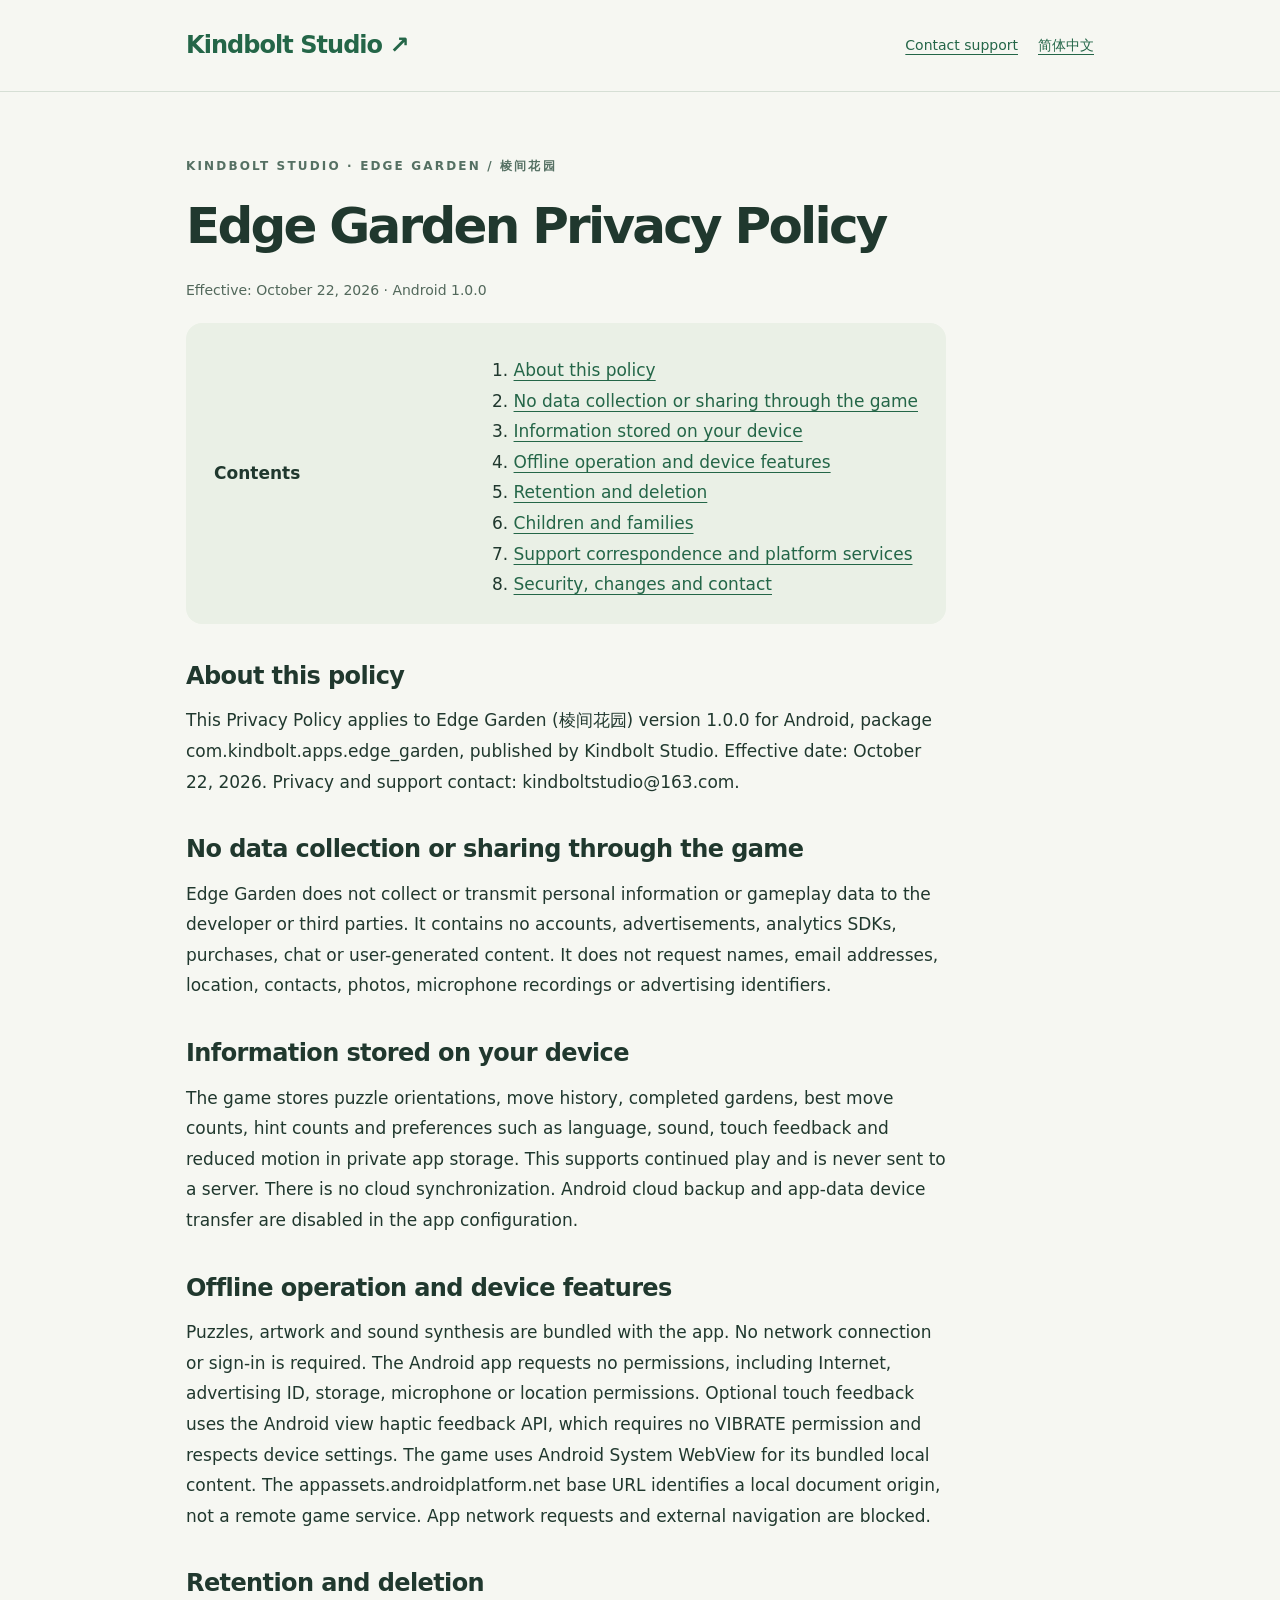
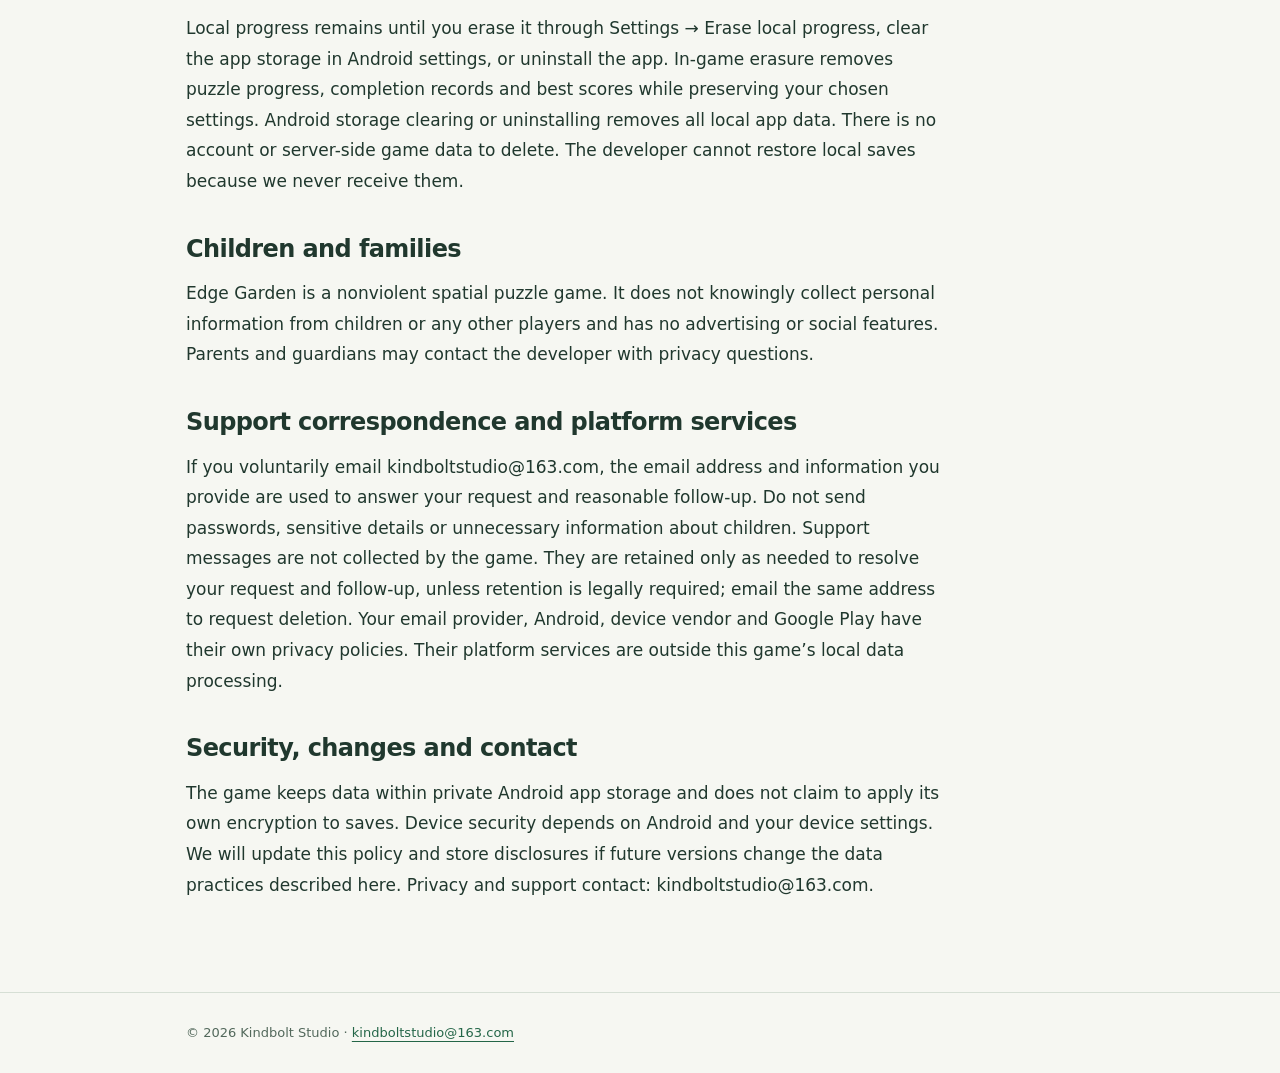
==== privacy/edge-garden/index.html @ a1e512bf "Add bilingual Edge Garden privacy policy" ====
<!doctype html>
<html lang="en"><head><meta charset="utf-8"><meta name="viewport" content="width=device-width, initial-scale=1"><meta name="description" content="Edge Garden Privacy Policy — Kindbolt Studio"><title>Edge Garden Privacy Policy | Kindbolt Studio</title><link rel="stylesheet" href="../../assets/style.css"></head><body><header><div class="wrap"><nav aria-label="Main navigation"><a class="brand" href="../../index.html">Kindbolt Studio ↗</a><div class="links"><a href="mailto:kindboltstudio@163.com">Contact support</a><a href="zh.html" lang="zh-CN">简体中文</a></div></nav></div></header><main><div class="wrap"><article class="policy"><p class="eyebrow">Kindbolt Studio · Edge Garden / 棱间花园</p><h1>Edge Garden Privacy Policy</h1><p class="meta">Effective: October 22, 2026 · Android 1.0.0</p><nav class="toc" aria-label="Policy contents"><strong>Contents</strong><ol><li><a href="#section-1">About this policy</a></li><li><a href="#section-2">No data collection or sharing through the game</a></li><li><a href="#section-3">Information stored on your device</a></li><li><a href="#section-4">Offline operation and device features</a></li><li><a href="#section-5">Retention and deletion</a></li><li><a href="#section-6">Children and families</a></li><li><a href="#section-7">Support correspondence and platform services</a></li><li><a href="#section-8">Security, changes and contact</a></li></ol></nav><section id="section-1"><h2>About this policy</h2><p>This Privacy Policy applies to Edge Garden (棱间花园) version 1.0.0 for Android, package com.kindbolt.apps.edge_garden, published by Kindbolt Studio. Effective date: October 22, 2026. Privacy and support contact: kindboltstudio@163.com.</p></section>
<section id="section-2"><h2>No data collection or sharing through the game</h2><p>Edge Garden does not collect or transmit personal information or gameplay data to the developer or third parties. It contains no accounts, advertisements, analytics SDKs, purchases, chat or user-generated content. It does not request names, email addresses, location, contacts, photos, microphone recordings or advertising identifiers.</p></section>
<section id="section-3"><h2>Information stored on your device</h2><p>The game stores puzzle orientations, move history, completed gardens, best move counts, hint counts and preferences such as language, sound, touch feedback and reduced motion in private app storage. This supports continued play and is never sent to a server. There is no cloud synchronization. Android cloud backup and app-data device transfer are disabled in the app configuration.</p></section>
<section id="section-4"><h2>Offline operation and device features</h2><p>Puzzles, artwork and sound synthesis are bundled with the app. No network connection or sign-in is required. The Android app requests no permissions, including Internet, advertising ID, storage, microphone or location permissions. Optional touch feedback uses the Android view haptic feedback API, which requires no VIBRATE permission and respects device settings. The game uses Android System WebView for its bundled local content. The appassets.androidplatform.net base URL identifies a local document origin, not a remote game service. App network requests and external navigation are blocked.</p></section>
<section id="section-5"><h2>Retention and deletion</h2><p>Local progress remains until you erase it through Settings → Erase local progress, clear the app storage in Android settings, or uninstall the app. In-game erasure removes puzzle progress, completion records and best scores while preserving your chosen settings. Android storage clearing or uninstalling removes all local app data. There is no account or server-side game data to delete. The developer cannot restore local saves because we never receive them.</p></section>
<section id="section-6"><h2>Children and families</h2><p>Edge Garden is a nonviolent spatial puzzle game. It does not knowingly collect personal information from children or any other players and has no advertising or social features. Parents and guardians may contact the developer with privacy questions.</p></section>
<section id="section-7"><h2>Support correspondence and platform services</h2><p>If you voluntarily email kindboltstudio@163.com, the email address and information you provide are used to answer your request and reasonable follow-up. Do not send passwords, sensitive details or unnecessary information about children. Support messages are not collected by the game. They are retained only as needed to resolve your request and follow-up, unless retention is legally required; email the same address to request deletion. Your email provider, Android, device vendor and Google Play have their own privacy policies. Their platform services are outside this game’s local data processing.</p></section>
<section id="section-8"><h2>Security, changes and contact</h2><p>The game keeps data within private Android app storage and does not claim to apply its own encryption to saves. Device security depends on Android and your device settings. We will update this policy and store disclosures if future versions change the data practices described here. Privacy and support contact: kindboltstudio@163.com.</p></section></article></div></main><footer><div class="wrap">© 2026 Kindbolt Studio · <a href="mailto:kindboltstudio@163.com">kindboltstudio@163.com</a></div></footer></body></html>
---- assets/style.css ----
*{box-sizing:border-box}html{color-scheme:light}body{margin:0;background:#f6f7f2;color:#20382e;font:17px/1.8 system-ui,-apple-system,"Segoe UI",sans-serif}a{color:#246648;text-underline-offset:4px}a:hover{color:#102e21}a:focus-visible{outline:3px solid #bf7820;outline-offset:5px}.wrap{max-width:960px;margin:auto;padding:0 26px}header{border-bottom:1px solid #d6dfd5}nav{display:flex;align-items:center;justify-content:space-between;gap:20px;padding:24px 0}.brand{font-weight:750;letter-spacing:-.04em;text-decoration:none;font-size:24px}.links{display:flex;gap:20px;font-size:14px}main{padding:64px 0 72px}.eyebrow{font-size:12px;letter-spacing:.18em;text-transform:uppercase;color:#557063;font-weight:700}h1{font-size:clamp(36px,7vw,66px);line-height:1.12;letter-spacing:-.055em;margin:18px 0 24px}h2{font-size:24px;line-height:1.4;letter-spacing:-.025em;margin:36px 0 12px}p{margin:0 0 20px}.intro{max-width:640px;font-size:20px;color:#52685b}.card{background:#fff;border:1px solid #d6dfd5;border-radius:20px;padding:30px;margin:32px 0}.card h2{margin:0 0 12px}.policy{max-width:760px}.policy h1{font-size:clamp(34px,6vw,50px)}.policy section{scroll-margin-top:24px}.policy p{overflow-wrap:anywhere}.toc{background:#eaf0e6;border-radius:16px;padding:24px 28px}.toc ol{margin:8px 0 0;padding-left:22px}.meta{font-size:14px;color:#52685b}footer{border-top:1px solid #d6dfd5;padding:28px 0;font-size:13px;color:#52685b}@media(max-width:520px){nav{align-items:flex-start;flex-direction:column;gap:8px}main{padding:38px 0 48px}.wrap{padding:0 20px}.card{padding:23px}}
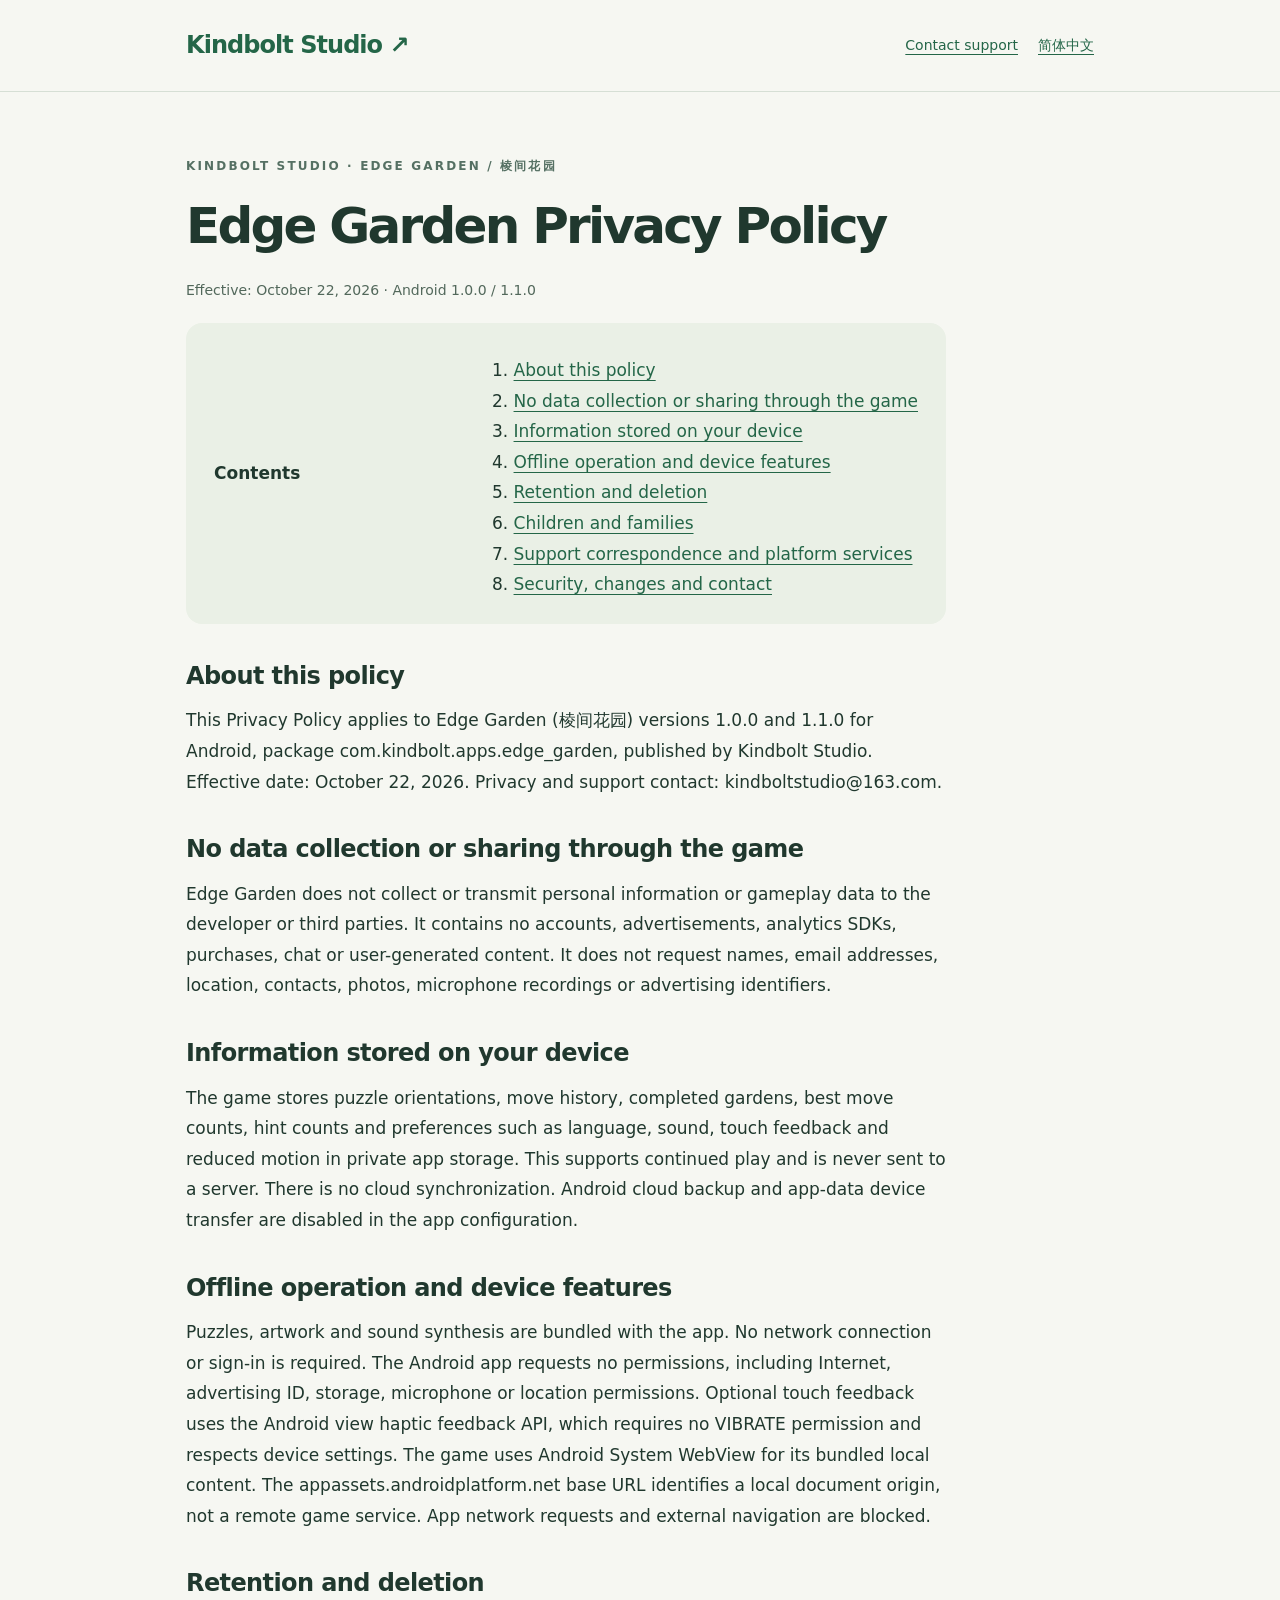
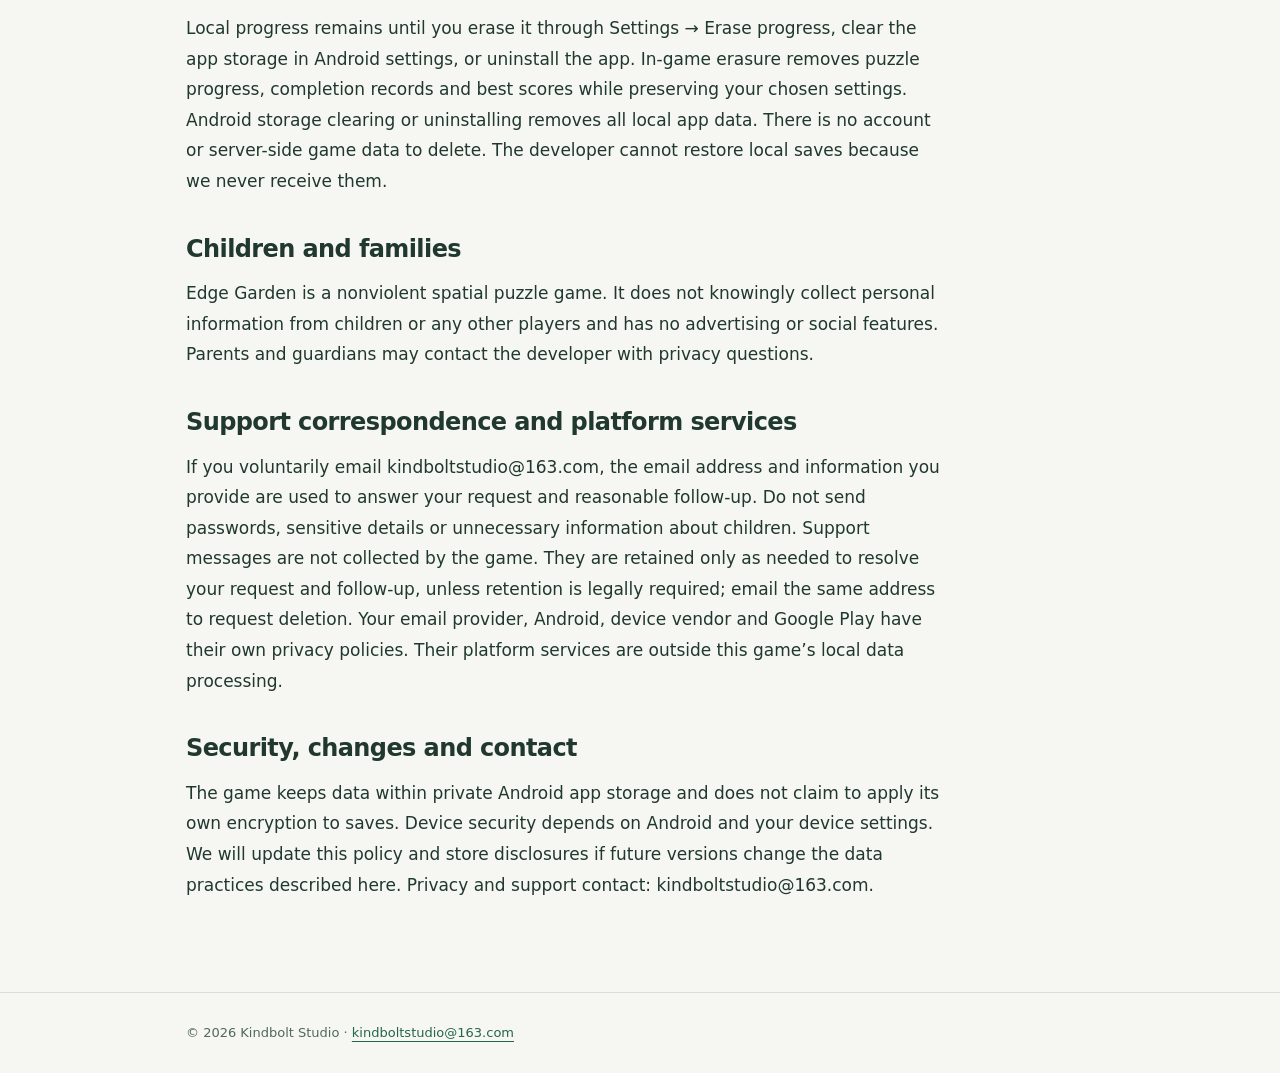
==== commit 7e3e2585: "Update Edge Garden privacy scope for 1.1.0" ====
--- a/privacy/edge-garden/index.html
+++ b/privacy/edge-garden/index.html
@@ -1,9 +1,9 @@
 <!doctype html>
-<html lang="en"><head><meta charset="utf-8"><meta name="viewport" content="width=device-width, initial-scale=1"><meta name="description" content="Edge Garden Privacy Policy — Kindbolt Studio"><title>Edge Garden Privacy Policy | Kindbolt Studio</title><link rel="stylesheet" href="../../assets/style.css"></head><body><header><div class="wrap"><nav aria-label="Main navigation"><a class="brand" href="../../index.html">Kindbolt Studio ↗</a><div class="links"><a href="mailto:kindboltstudio@163.com">Contact support</a><a href="zh.html" lang="zh-CN">简体中文</a></div></nav></div></header><main><div class="wrap"><article class="policy"><p class="eyebrow">Kindbolt Studio · Edge Garden / 棱间花园</p><h1>Edge Garden Privacy Policy</h1><p class="meta">Effective: October 22, 2026 · Android 1.0.0</p><nav class="toc" aria-label="Policy contents"><strong>Contents</strong><ol><li><a href="#section-1">About this policy</a></li><li><a href="#section-2">No data collection or sharing through the game</a></li><li><a href="#section-3">Information stored on your device</a></li><li><a href="#section-4">Offline operation and device features</a></li><li><a href="#section-5">Retention and deletion</a></li><li><a href="#section-6">Children and families</a></li><li><a href="#section-7">Support correspondence and platform services</a></li><li><a href="#section-8">Security, changes and contact</a></li></ol></nav><section id="section-1"><h2>About this policy</h2><p>This Privacy Policy applies to Edge Garden (棱间花园) version 1.0.0 for Android, package com.kindbolt.apps.edge_garden, published by Kindbolt Studio. Effective date: October 22, 2026. Privacy and support contact: kindboltstudio@163.com.</p></section>
+<html lang="en"><head><meta charset="utf-8"><meta name="viewport" content="width=device-width, initial-scale=1"><meta name="description" content="Edge Garden Privacy Policy — Kindbolt Studio"><title>Edge Garden Privacy Policy | Kindbolt Studio</title><link rel="stylesheet" href="../../assets/style.css"></head><body><header><div class="wrap"><nav aria-label="Main navigation"><a class="brand" href="../../index.html">Kindbolt Studio ↗</a><div class="links"><a href="mailto:kindboltstudio@163.com">Contact support</a><a href="zh.html" lang="zh-CN">简体中文</a></div></nav></div></header><main><div class="wrap"><article class="policy"><p class="eyebrow">Kindbolt Studio · Edge Garden / 棱间花园</p><h1>Edge Garden Privacy Policy</h1><p class="meta">Effective: October 22, 2026 · Android 1.0.0 / 1.1.0</p><nav class="toc" aria-label="Policy contents"><strong>Contents</strong><ol><li><a href="#section-1">About this policy</a></li><li><a href="#section-2">No data collection or sharing through the game</a></li><li><a href="#section-3">Information stored on your device</a></li><li><a href="#section-4">Offline operation and device features</a></li><li><a href="#section-5">Retention and deletion</a></li><li><a href="#section-6">Children and families</a></li><li><a href="#section-7">Support correspondence and platform services</a></li><li><a href="#section-8">Security, changes and contact</a></li></ol></nav><section id="section-1"><h2>About this policy</h2><p>This Privacy Policy applies to Edge Garden (棱间花园) versions 1.0.0 and 1.1.0 for Android, package com.kindbolt.apps.edge_garden, published by Kindbolt Studio. Effective date: October 22, 2026. Privacy and support contact: kindboltstudio@163.com.</p></section>
 <section id="section-2"><h2>No data collection or sharing through the game</h2><p>Edge Garden does not collect or transmit personal information or gameplay data to the developer or third parties. It contains no accounts, advertisements, analytics SDKs, purchases, chat or user-generated content. It does not request names, email addresses, location, contacts, photos, microphone recordings or advertising identifiers.</p></section>
 <section id="section-3"><h2>Information stored on your device</h2><p>The game stores puzzle orientations, move history, completed gardens, best move counts, hint counts and preferences such as language, sound, touch feedback and reduced motion in private app storage. This supports continued play and is never sent to a server. There is no cloud synchronization. Android cloud backup and app-data device transfer are disabled in the app configuration.</p></section>
 <section id="section-4"><h2>Offline operation and device features</h2><p>Puzzles, artwork and sound synthesis are bundled with the app. No network connection or sign-in is required. The Android app requests no permissions, including Internet, advertising ID, storage, microphone or location permissions. Optional touch feedback uses the Android view haptic feedback API, which requires no VIBRATE permission and respects device settings. The game uses Android System WebView for its bundled local content. The appassets.androidplatform.net base URL identifies a local document origin, not a remote game service. App network requests and external navigation are blocked.</p></section>
-<section id="section-5"><h2>Retention and deletion</h2><p>Local progress remains until you erase it through Settings → Erase local progress, clear the app storage in Android settings, or uninstall the app. In-game erasure removes puzzle progress, completion records and best scores while preserving your chosen settings. Android storage clearing or uninstalling removes all local app data. There is no account or server-side game data to delete. The developer cannot restore local saves because we never receive them.</p></section>
+<section id="section-5"><h2>Retention and deletion</h2><p>Local progress remains until you erase it through Settings → Erase progress, clear the app storage in Android settings, or uninstall the app. In-game erasure removes puzzle progress, completion records and best scores while preserving your chosen settings. Android storage clearing or uninstalling removes all local app data. There is no account or server-side game data to delete. The developer cannot restore local saves because we never receive them.</p></section>
 <section id="section-6"><h2>Children and families</h2><p>Edge Garden is a nonviolent spatial puzzle game. It does not knowingly collect personal information from children or any other players and has no advertising or social features. Parents and guardians may contact the developer with privacy questions.</p></section>
 <section id="section-7"><h2>Support correspondence and platform services</h2><p>If you voluntarily email kindboltstudio@163.com, the email address and information you provide are used to answer your request and reasonable follow-up. Do not send passwords, sensitive details or unnecessary information about children. Support messages are not collected by the game. They are retained only as needed to resolve your request and follow-up, unless retention is legally required; email the same address to request deletion. Your email provider, Android, device vendor and Google Play have their own privacy policies. Their platform services are outside this game’s local data processing.</p></section>
 <section id="section-8"><h2>Security, changes and contact</h2><p>The game keeps data within private Android app storage and does not claim to apply its own encryption to saves. Device security depends on Android and your device settings. We will update this policy and store disclosures if future versions change the data practices described here. Privacy and support contact: kindboltstudio@163.com.</p></section></article></div></main><footer><div class="wrap">© 2026 Kindbolt Studio · <a href="mailto:kindboltstudio@163.com">kindboltstudio@163.com</a></div></footer></body></html>
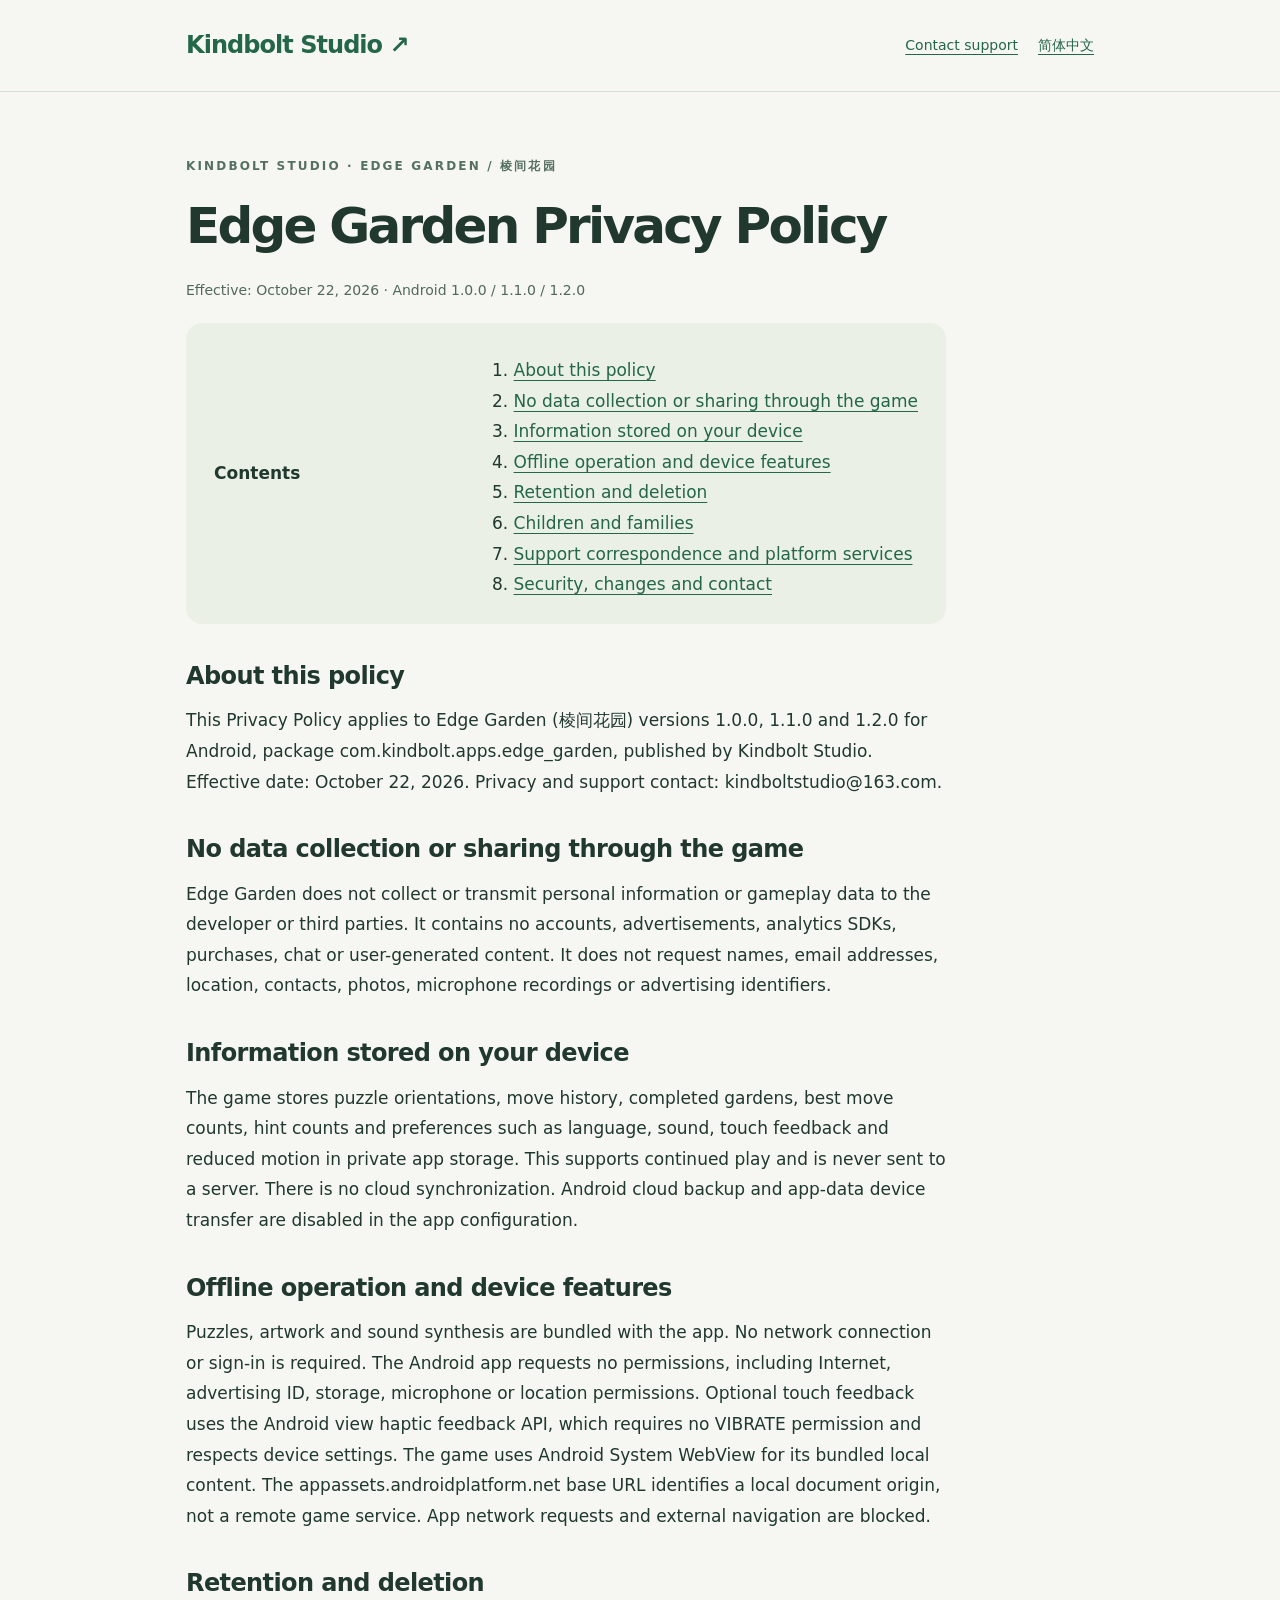
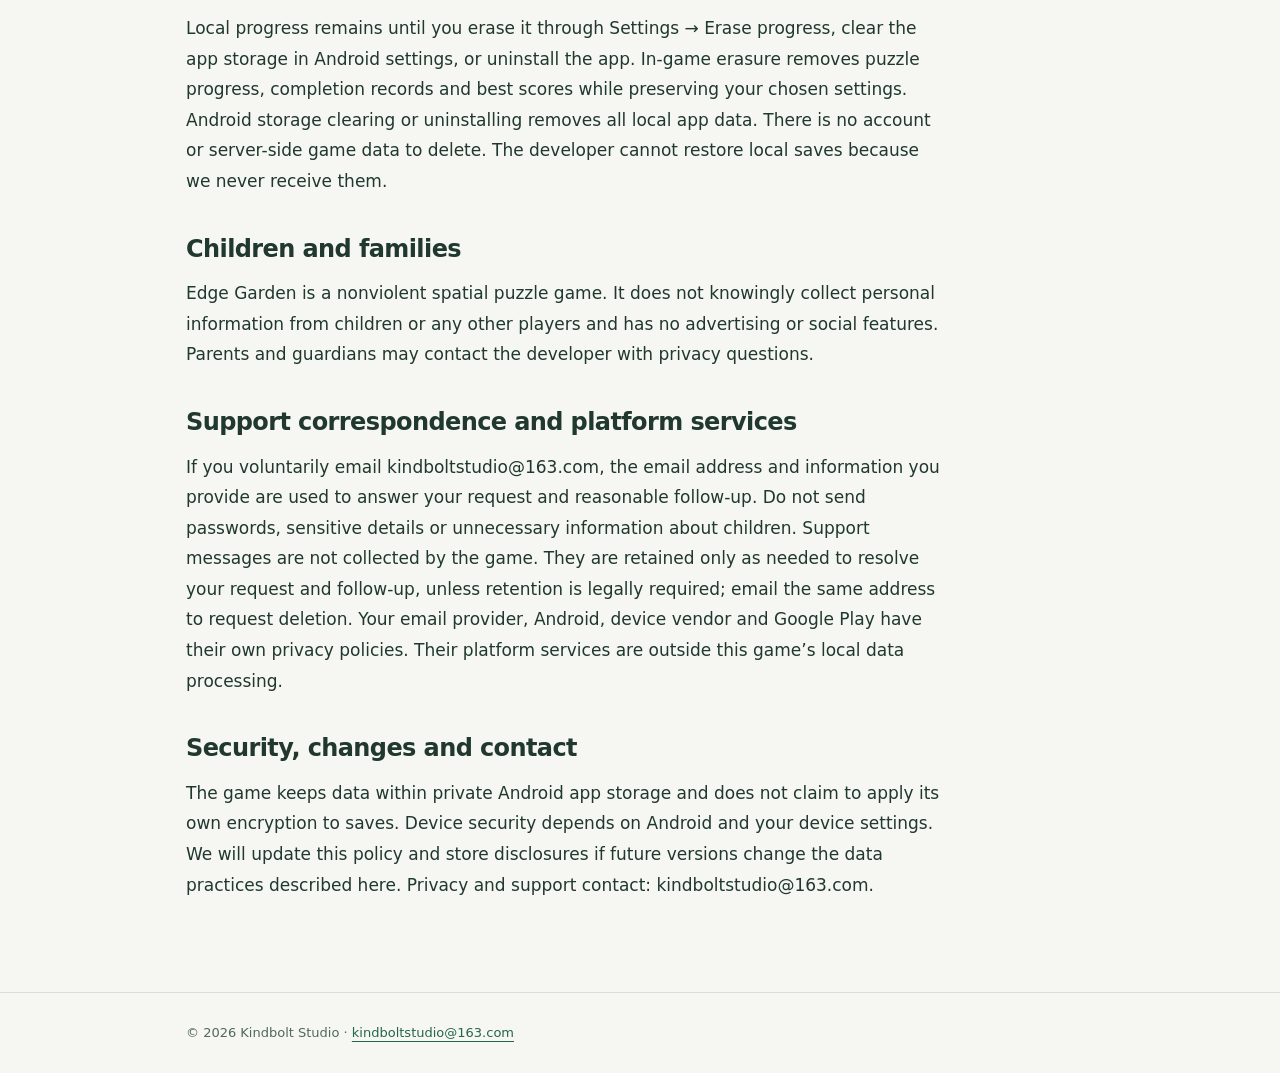
==== commit c85263d8: "Extend Edge Garden privacy scope to 1.2.0" ====
--- a/privacy/edge-garden/index.html
+++ b/privacy/edge-garden/index.html
@@ -1,5 +1,5 @@
 <!doctype html>
-<html lang="en"><head><meta charset="utf-8"><meta name="viewport" content="width=device-width, initial-scale=1"><meta name="description" content="Edge Garden Privacy Policy — Kindbolt Studio"><title>Edge Garden Privacy Policy | Kindbolt Studio</title><link rel="stylesheet" href="../../assets/style.css"></head><body><header><div class="wrap"><nav aria-label="Main navigation"><a class="brand" href="../../index.html">Kindbolt Studio ↗</a><div class="links"><a href="mailto:kindboltstudio@163.com">Contact support</a><a href="zh.html" lang="zh-CN">简体中文</a></div></nav></div></header><main><div class="wrap"><article class="policy"><p class="eyebrow">Kindbolt Studio · Edge Garden / 棱间花园</p><h1>Edge Garden Privacy Policy</h1><p class="meta">Effective: October 22, 2026 · Android 1.0.0 / 1.1.0</p><nav class="toc" aria-label="Policy contents"><strong>Contents</strong><ol><li><a href="#section-1">About this policy</a></li><li><a href="#section-2">No data collection or sharing through the game</a></li><li><a href="#section-3">Information stored on your device</a></li><li><a href="#section-4">Offline operation and device features</a></li><li><a href="#section-5">Retention and deletion</a></li><li><a href="#section-6">Children and families</a></li><li><a href="#section-7">Support correspondence and platform services</a></li><li><a href="#section-8">Security, changes and contact</a></li></ol></nav><section id="section-1"><h2>About this policy</h2><p>This Privacy Policy applies to Edge Garden (棱间花园) versions 1.0.0 and 1.1.0 for Android, package com.kindbolt.apps.edge_garden, published by Kindbolt Studio. Effective date: October 22, 2026. Privacy and support contact: kindboltstudio@163.com.</p></section>
+<html lang="en"><head><meta charset="utf-8"><meta name="viewport" content="width=device-width, initial-scale=1"><meta name="description" content="Edge Garden Privacy Policy — Kindbolt Studio"><title>Edge Garden Privacy Policy | Kindbolt Studio</title><link rel="stylesheet" href="../../assets/style.css"></head><body><header><div class="wrap"><nav aria-label="Main navigation"><a class="brand" href="../../index.html">Kindbolt Studio ↗</a><div class="links"><a href="mailto:kindboltstudio@163.com">Contact support</a><a href="zh.html" lang="zh-CN">简体中文</a></div></nav></div></header><main><div class="wrap"><article class="policy"><p class="eyebrow">Kindbolt Studio · Edge Garden / 棱间花园</p><h1>Edge Garden Privacy Policy</h1><p class="meta">Effective: October 22, 2026 · Android 1.0.0 / 1.1.0 / 1.2.0</p><nav class="toc" aria-label="Policy contents"><strong>Contents</strong><ol><li><a href="#section-1">About this policy</a></li><li><a href="#section-2">No data collection or sharing through the game</a></li><li><a href="#section-3">Information stored on your device</a></li><li><a href="#section-4">Offline operation and device features</a></li><li><a href="#section-5">Retention and deletion</a></li><li><a href="#section-6">Children and families</a></li><li><a href="#section-7">Support correspondence and platform services</a></li><li><a href="#section-8">Security, changes and contact</a></li></ol></nav><section id="section-1"><h2>About this policy</h2><p>This Privacy Policy applies to Edge Garden (棱间花园) versions 1.0.0, 1.1.0 and 1.2.0 for Android, package com.kindbolt.apps.edge_garden, published by Kindbolt Studio. Effective date: October 22, 2026. Privacy and support contact: kindboltstudio@163.com.</p></section>
 <section id="section-2"><h2>No data collection or sharing through the game</h2><p>Edge Garden does not collect or transmit personal information or gameplay data to the developer or third parties. It contains no accounts, advertisements, analytics SDKs, purchases, chat or user-generated content. It does not request names, email addresses, location, contacts, photos, microphone recordings or advertising identifiers.</p></section>
 <section id="section-3"><h2>Information stored on your device</h2><p>The game stores puzzle orientations, move history, completed gardens, best move counts, hint counts and preferences such as language, sound, touch feedback and reduced motion in private app storage. This supports continued play and is never sent to a server. There is no cloud synchronization. Android cloud backup and app-data device transfer are disabled in the app configuration.</p></section>
 <section id="section-4"><h2>Offline operation and device features</h2><p>Puzzles, artwork and sound synthesis are bundled with the app. No network connection or sign-in is required. The Android app requests no permissions, including Internet, advertising ID, storage, microphone or location permissions. Optional touch feedback uses the Android view haptic feedback API, which requires no VIBRATE permission and respects device settings. The game uses Android System WebView for its bundled local content. The appassets.androidplatform.net base URL identifies a local document origin, not a remote game service. App network requests and external navigation are blocked.</p></section>
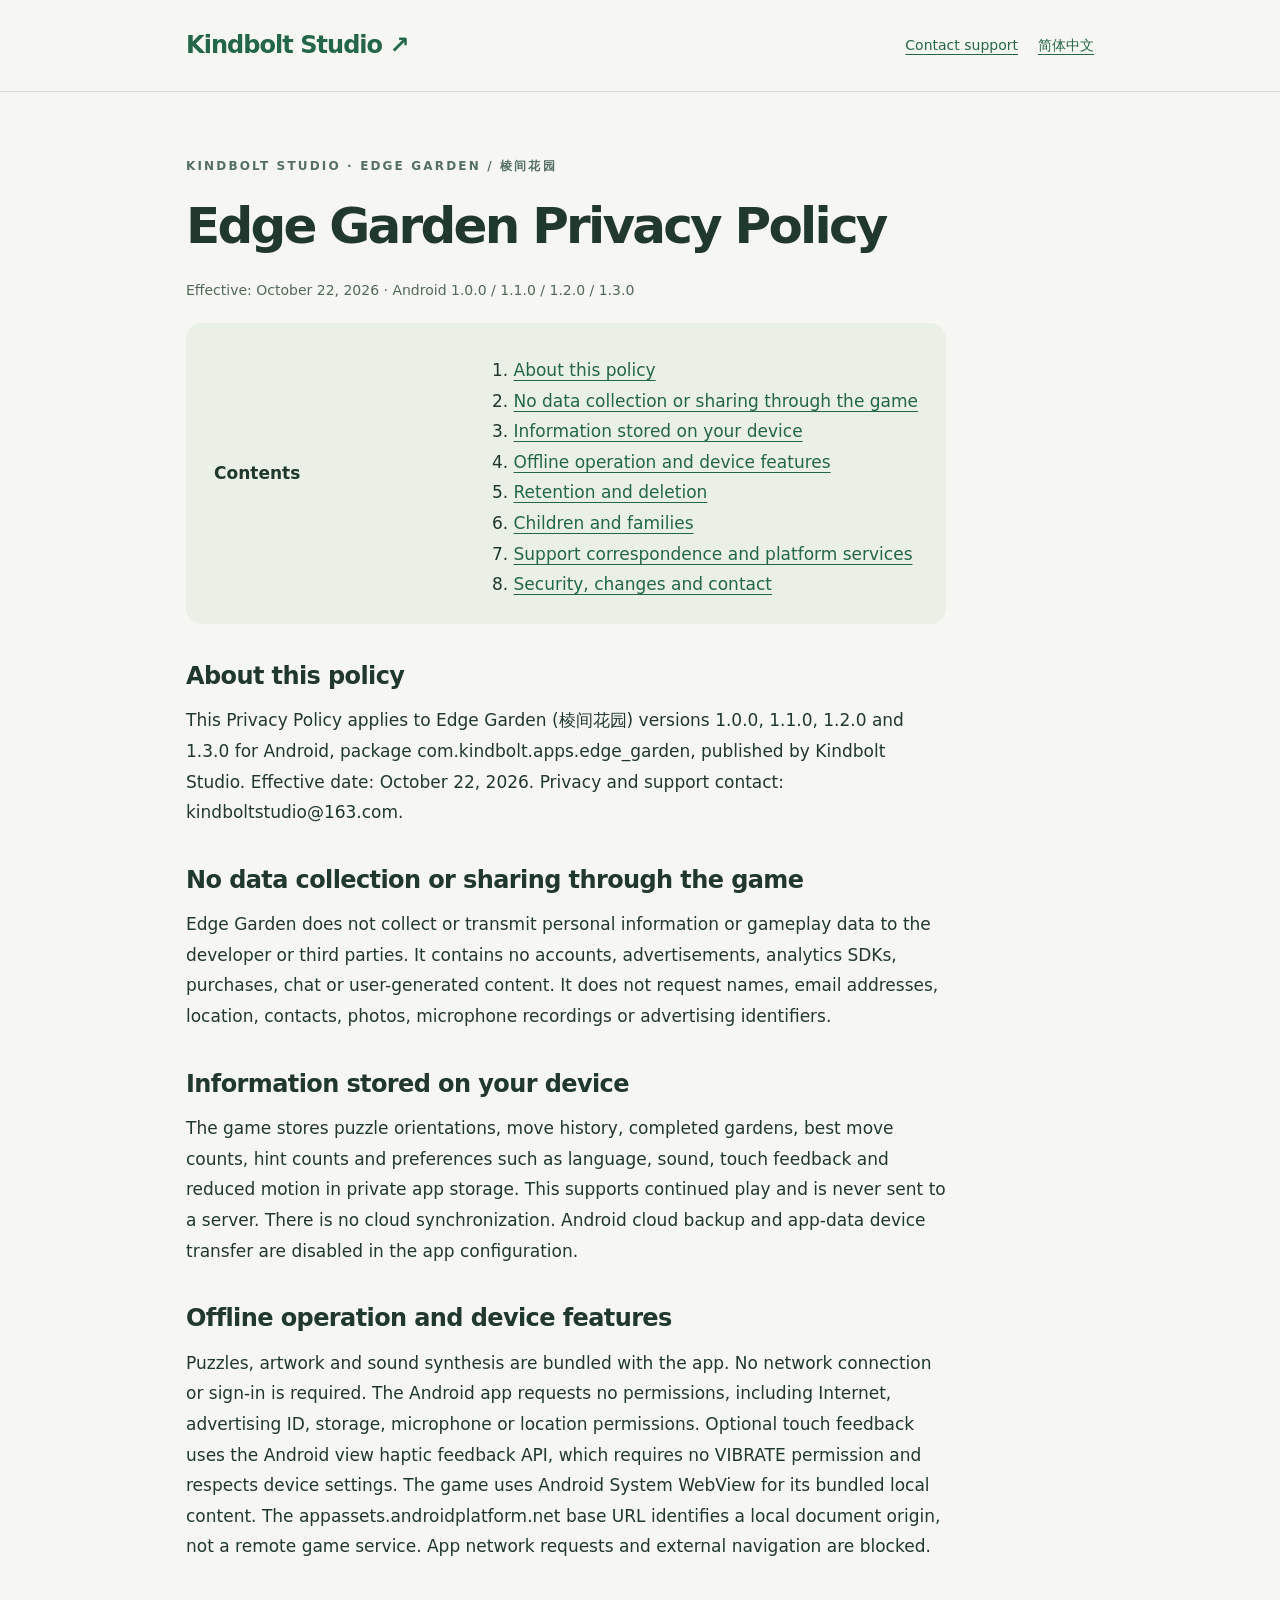
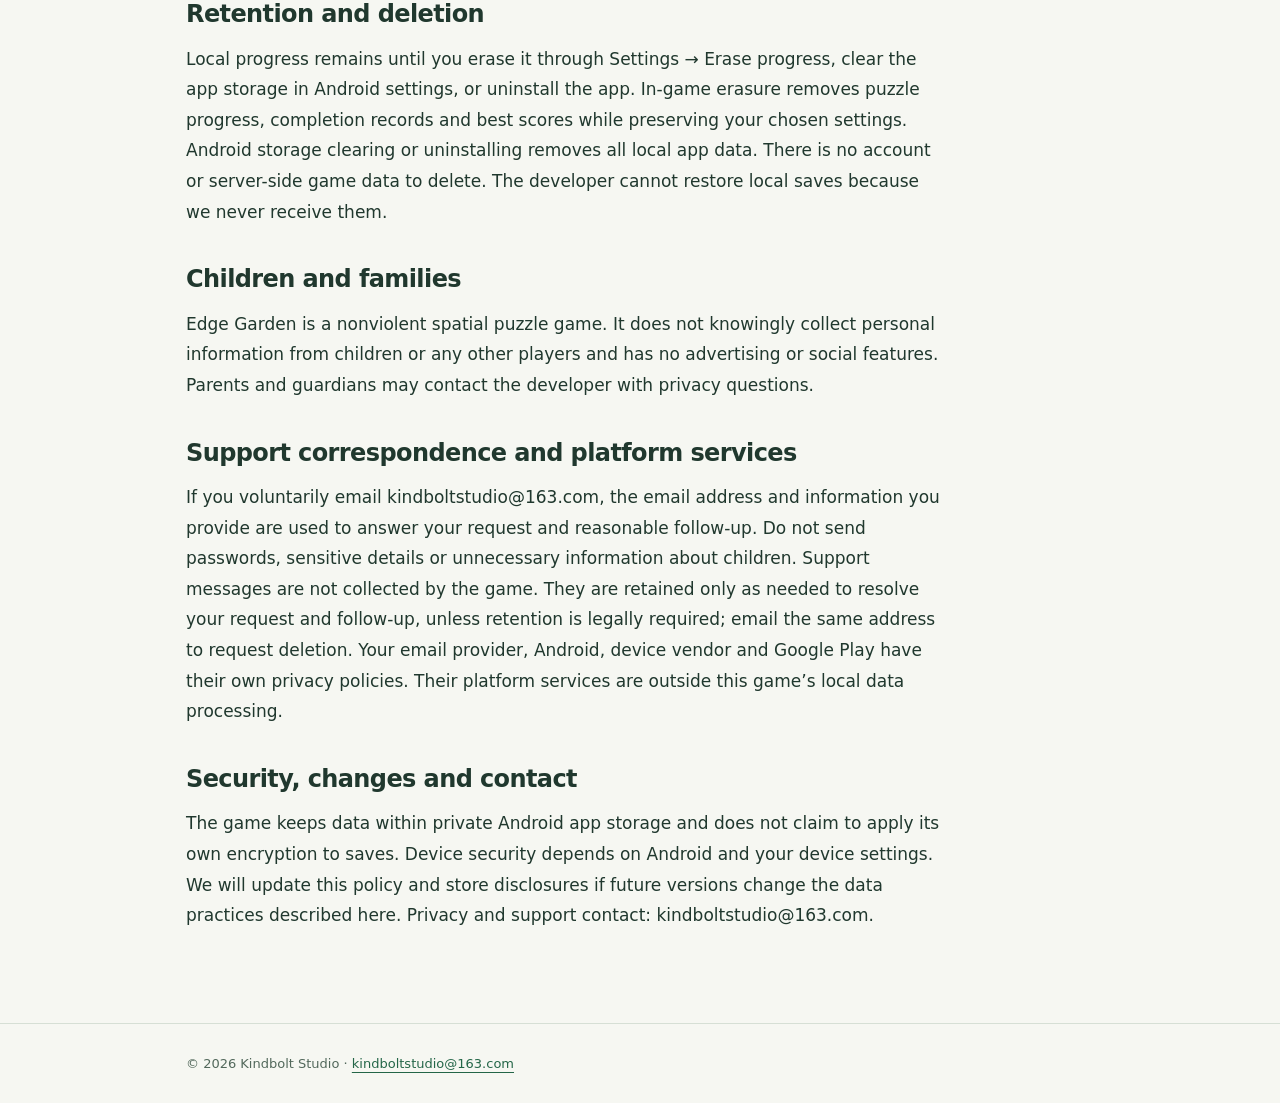
==== commit 3e82e6d0: "Extend Edge Garden privacy scope to 1.3.0" ====
--- a/privacy/edge-garden/index.html
+++ b/privacy/edge-garden/index.html
@@ -1,5 +1,5 @@
 <!doctype html>
-<html lang="en"><head><meta charset="utf-8"><meta name="viewport" content="width=device-width, initial-scale=1"><meta name="description" content="Edge Garden Privacy Policy — Kindbolt Studio"><title>Edge Garden Privacy Policy | Kindbolt Studio</title><link rel="stylesheet" href="../../assets/style.css"></head><body><header><div class="wrap"><nav aria-label="Main navigation"><a class="brand" href="../../index.html">Kindbolt Studio ↗</a><div class="links"><a href="mailto:kindboltstudio@163.com">Contact support</a><a href="zh.html" lang="zh-CN">简体中文</a></div></nav></div></header><main><div class="wrap"><article class="policy"><p class="eyebrow">Kindbolt Studio · Edge Garden / 棱间花园</p><h1>Edge Garden Privacy Policy</h1><p class="meta">Effective: October 22, 2026 · Android 1.0.0 / 1.1.0 / 1.2.0</p><nav class="toc" aria-label="Policy contents"><strong>Contents</strong><ol><li><a href="#section-1">About this policy</a></li><li><a href="#section-2">No data collection or sharing through the game</a></li><li><a href="#section-3">Information stored on your device</a></li><li><a href="#section-4">Offline operation and device features</a></li><li><a href="#section-5">Retention and deletion</a></li><li><a href="#section-6">Children and families</a></li><li><a href="#section-7">Support correspondence and platform services</a></li><li><a href="#section-8">Security, changes and contact</a></li></ol></nav><section id="section-1"><h2>About this policy</h2><p>This Privacy Policy applies to Edge Garden (棱间花园) versions 1.0.0, 1.1.0 and 1.2.0 for Android, package com.kindbolt.apps.edge_garden, published by Kindbolt Studio. Effective date: October 22, 2026. Privacy and support contact: kindboltstudio@163.com.</p></section>
+<html lang="en"><head><meta charset="utf-8"><meta name="viewport" content="width=device-width, initial-scale=1"><meta name="description" content="Edge Garden Privacy Policy — Kindbolt Studio"><title>Edge Garden Privacy Policy | Kindbolt Studio</title><link rel="stylesheet" href="../../assets/style.css"></head><body><header><div class="wrap"><nav aria-label="Main navigation"><a class="brand" href="../../index.html">Kindbolt Studio ↗</a><div class="links"><a href="mailto:kindboltstudio@163.com">Contact support</a><a href="zh.html" lang="zh-CN">简体中文</a></div></nav></div></header><main><div class="wrap"><article class="policy"><p class="eyebrow">Kindbolt Studio · Edge Garden / 棱间花园</p><h1>Edge Garden Privacy Policy</h1><p class="meta">Effective: October 22, 2026 · Android 1.0.0 / 1.1.0 / 1.2.0 / 1.3.0</p><nav class="toc" aria-label="Policy contents"><strong>Contents</strong><ol><li><a href="#section-1">About this policy</a></li><li><a href="#section-2">No data collection or sharing through the game</a></li><li><a href="#section-3">Information stored on your device</a></li><li><a href="#section-4">Offline operation and device features</a></li><li><a href="#section-5">Retention and deletion</a></li><li><a href="#section-6">Children and families</a></li><li><a href="#section-7">Support correspondence and platform services</a></li><li><a href="#section-8">Security, changes and contact</a></li></ol></nav><section id="section-1"><h2>About this policy</h2><p>This Privacy Policy applies to Edge Garden (棱间花园) versions 1.0.0, 1.1.0, 1.2.0 and 1.3.0 for Android, package com.kindbolt.apps.edge_garden, published by Kindbolt Studio. Effective date: October 22, 2026. Privacy and support contact: kindboltstudio@163.com.</p></section>
 <section id="section-2"><h2>No data collection or sharing through the game</h2><p>Edge Garden does not collect or transmit personal information or gameplay data to the developer or third parties. It contains no accounts, advertisements, analytics SDKs, purchases, chat or user-generated content. It does not request names, email addresses, location, contacts, photos, microphone recordings or advertising identifiers.</p></section>
 <section id="section-3"><h2>Information stored on your device</h2><p>The game stores puzzle orientations, move history, completed gardens, best move counts, hint counts and preferences such as language, sound, touch feedback and reduced motion in private app storage. This supports continued play and is never sent to a server. There is no cloud synchronization. Android cloud backup and app-data device transfer are disabled in the app configuration.</p></section>
 <section id="section-4"><h2>Offline operation and device features</h2><p>Puzzles, artwork and sound synthesis are bundled with the app. No network connection or sign-in is required. The Android app requests no permissions, including Internet, advertising ID, storage, microphone or location permissions. Optional touch feedback uses the Android view haptic feedback API, which requires no VIBRATE permission and respects device settings. The game uses Android System WebView for its bundled local content. The appassets.androidplatform.net base URL identifies a local document origin, not a remote game service. App network requests and external navigation are blocked.</p></section>
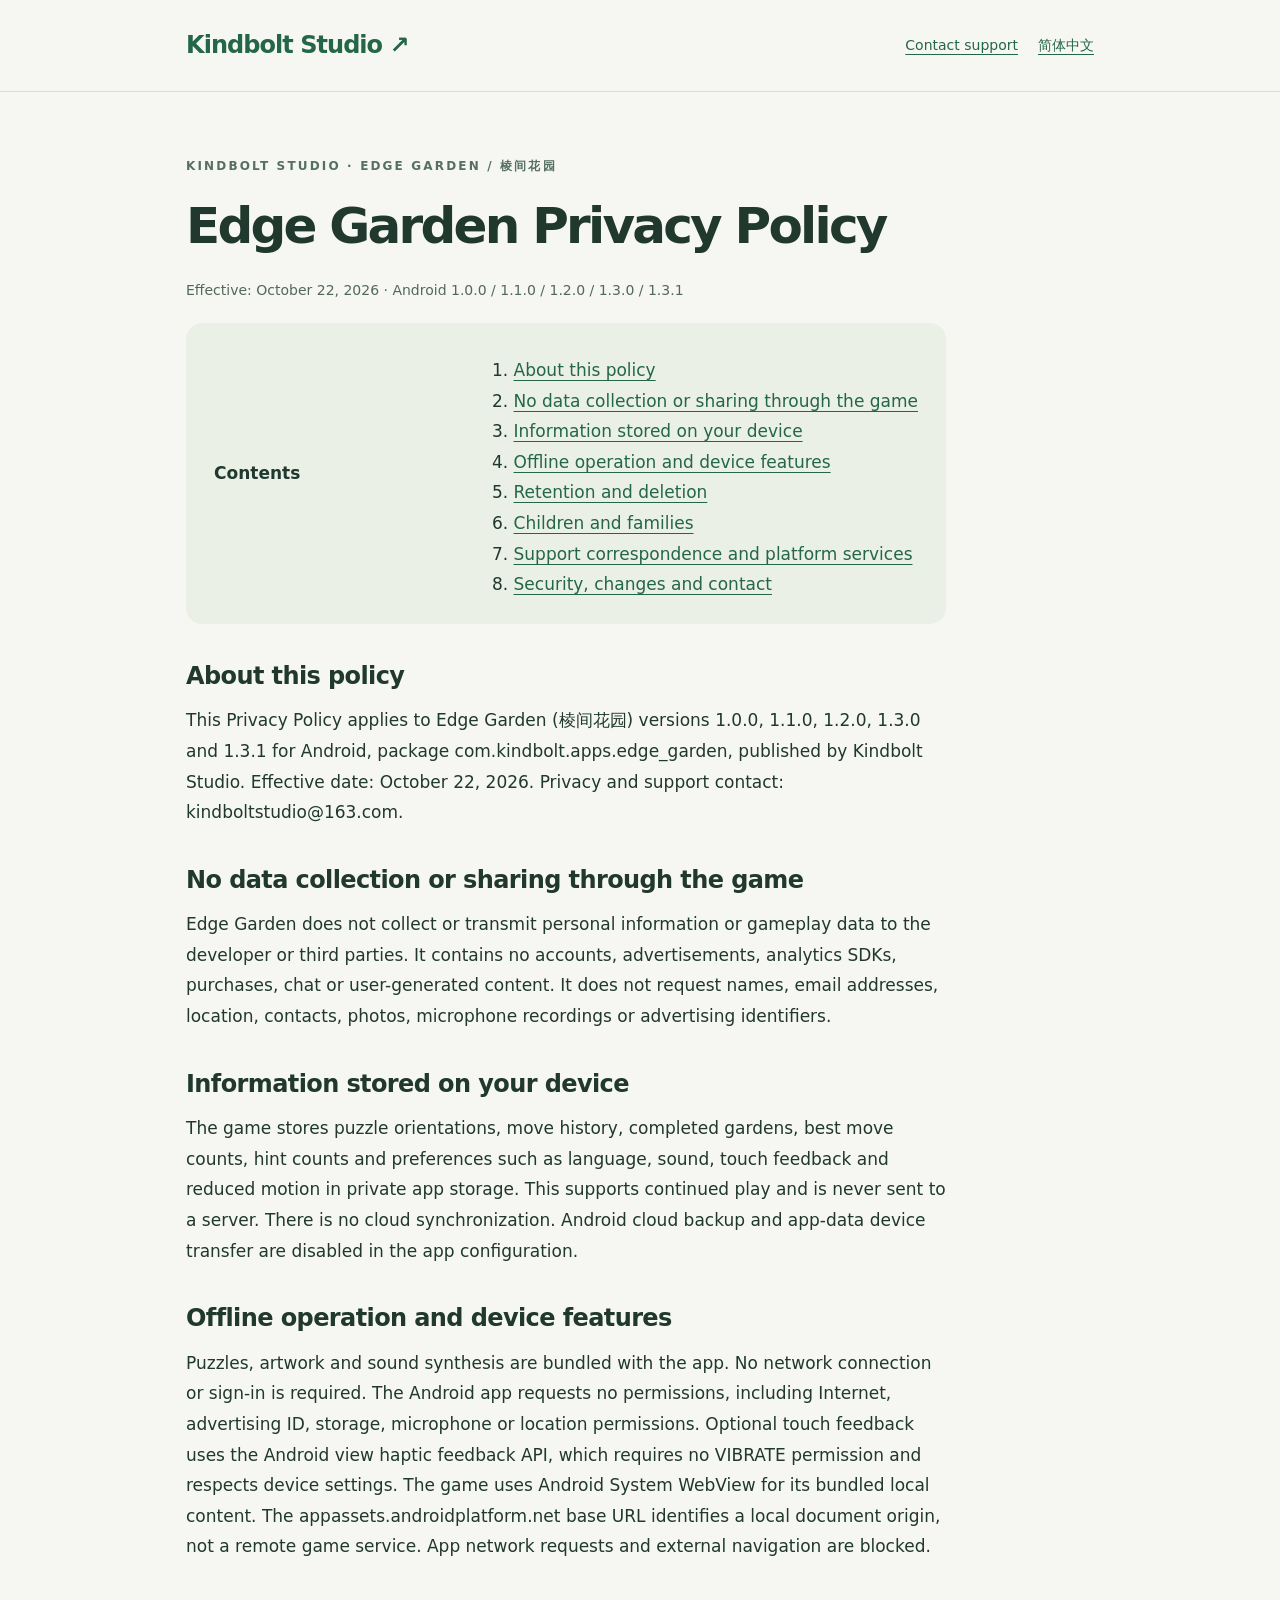
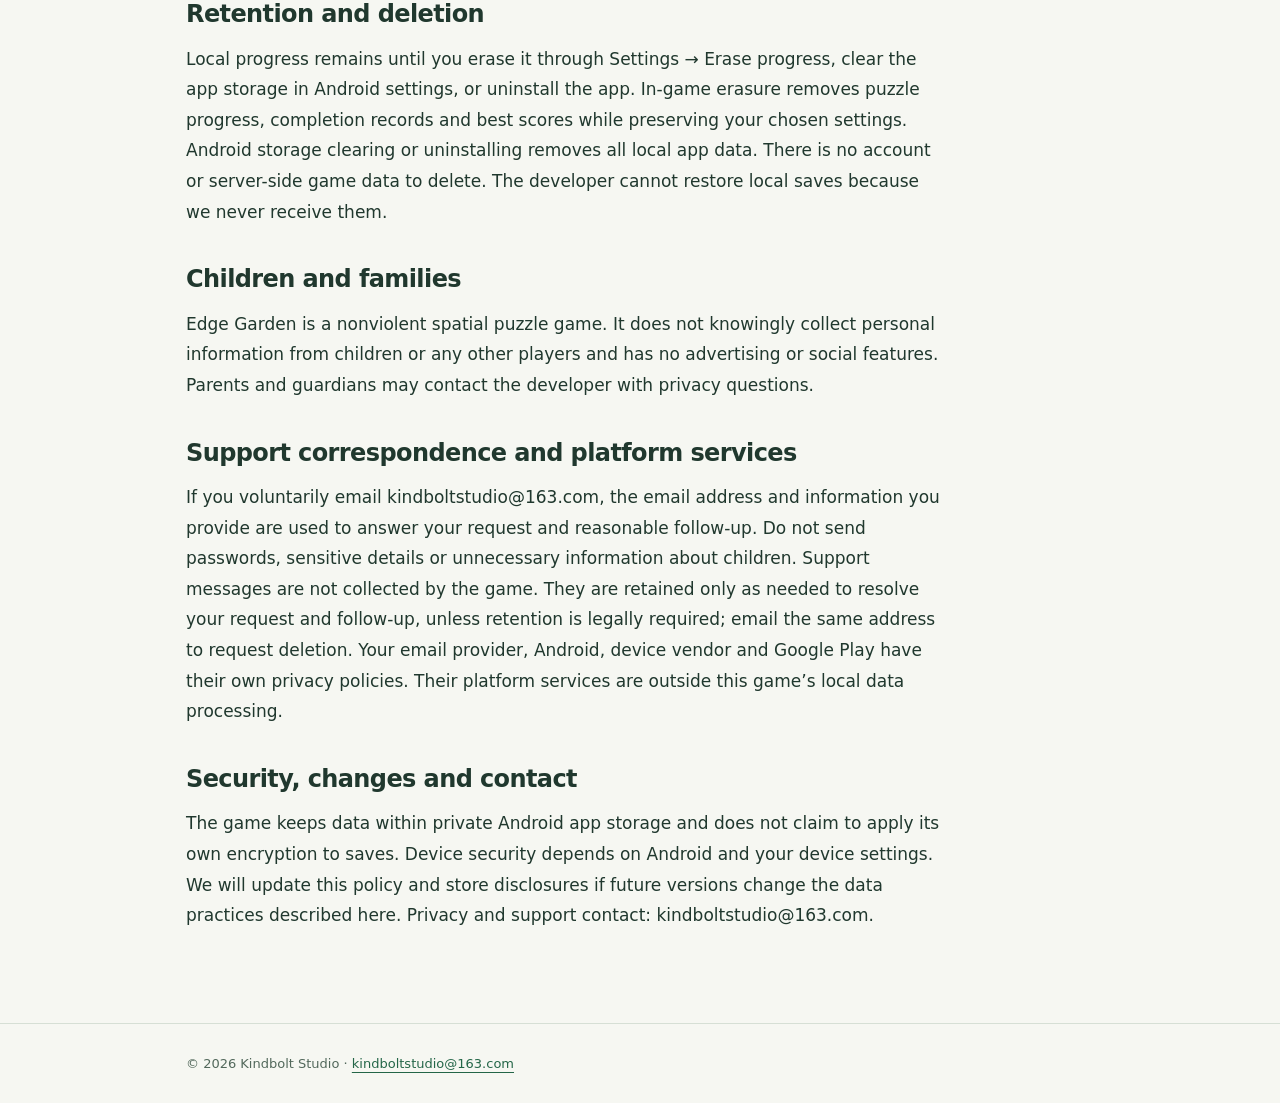
==== commit 36c1c02f: "Extend Edge Garden privacy coverage to 1.3.1" ====
--- a/privacy/edge-garden/index.html
+++ b/privacy/edge-garden/index.html
@@ -1,5 +1,5 @@
 <!doctype html>
-<html lang="en"><head><meta charset="utf-8"><meta name="viewport" content="width=device-width, initial-scale=1"><meta name="description" content="Edge Garden Privacy Policy — Kindbolt Studio"><title>Edge Garden Privacy Policy | Kindbolt Studio</title><link rel="stylesheet" href="../../assets/style.css"></head><body><header><div class="wrap"><nav aria-label="Main navigation"><a class="brand" href="../../index.html">Kindbolt Studio ↗</a><div class="links"><a href="mailto:kindboltstudio@163.com">Contact support</a><a href="zh.html" lang="zh-CN">简体中文</a></div></nav></div></header><main><div class="wrap"><article class="policy"><p class="eyebrow">Kindbolt Studio · Edge Garden / 棱间花园</p><h1>Edge Garden Privacy Policy</h1><p class="meta">Effective: October 22, 2026 · Android 1.0.0 / 1.1.0 / 1.2.0 / 1.3.0</p><nav class="toc" aria-label="Policy contents"><strong>Contents</strong><ol><li><a href="#section-1">About this policy</a></li><li><a href="#section-2">No data collection or sharing through the game</a></li><li><a href="#section-3">Information stored on your device</a></li><li><a href="#section-4">Offline operation and device features</a></li><li><a href="#section-5">Retention and deletion</a></li><li><a href="#section-6">Children and families</a></li><li><a href="#section-7">Support correspondence and platform services</a></li><li><a href="#section-8">Security, changes and contact</a></li></ol></nav><section id="section-1"><h2>About this policy</h2><p>This Privacy Policy applies to Edge Garden (棱间花园) versions 1.0.0, 1.1.0, 1.2.0 and 1.3.0 for Android, package com.kindbolt.apps.edge_garden, published by Kindbolt Studio. Effective date: October 22, 2026. Privacy and support contact: kindboltstudio@163.com.</p></section>
+<html lang="en"><head><meta charset="utf-8"><meta name="viewport" content="width=device-width, initial-scale=1"><meta name="description" content="Edge Garden Privacy Policy — Kindbolt Studio"><title>Edge Garden Privacy Policy | Kindbolt Studio</title><link rel="stylesheet" href="../../assets/style.css"></head><body><header><div class="wrap"><nav aria-label="Main navigation"><a class="brand" href="../../index.html">Kindbolt Studio ↗</a><div class="links"><a href="mailto:kindboltstudio@163.com">Contact support</a><a href="zh.html" lang="zh-CN">简体中文</a></div></nav></div></header><main><div class="wrap"><article class="policy"><p class="eyebrow">Kindbolt Studio · Edge Garden / 棱间花园</p><h1>Edge Garden Privacy Policy</h1><p class="meta">Effective: October 22, 2026 · Android 1.0.0 / 1.1.0 / 1.2.0 / 1.3.0 / 1.3.1</p><nav class="toc" aria-label="Policy contents"><strong>Contents</strong><ol><li><a href="#section-1">About this policy</a></li><li><a href="#section-2">No data collection or sharing through the game</a></li><li><a href="#section-3">Information stored on your device</a></li><li><a href="#section-4">Offline operation and device features</a></li><li><a href="#section-5">Retention and deletion</a></li><li><a href="#section-6">Children and families</a></li><li><a href="#section-7">Support correspondence and platform services</a></li><li><a href="#section-8">Security, changes and contact</a></li></ol></nav><section id="section-1"><h2>About this policy</h2><p>This Privacy Policy applies to Edge Garden (棱间花园) versions 1.0.0, 1.1.0, 1.2.0, 1.3.0 and 1.3.1 for Android, package com.kindbolt.apps.edge_garden, published by Kindbolt Studio. Effective date: October 22, 2026. Privacy and support contact: kindboltstudio@163.com.</p></section>
 <section id="section-2"><h2>No data collection or sharing through the game</h2><p>Edge Garden does not collect or transmit personal information or gameplay data to the developer or third parties. It contains no accounts, advertisements, analytics SDKs, purchases, chat or user-generated content. It does not request names, email addresses, location, contacts, photos, microphone recordings or advertising identifiers.</p></section>
 <section id="section-3"><h2>Information stored on your device</h2><p>The game stores puzzle orientations, move history, completed gardens, best move counts, hint counts and preferences such as language, sound, touch feedback and reduced motion in private app storage. This supports continued play and is never sent to a server. There is no cloud synchronization. Android cloud backup and app-data device transfer are disabled in the app configuration.</p></section>
 <section id="section-4"><h2>Offline operation and device features</h2><p>Puzzles, artwork and sound synthesis are bundled with the app. No network connection or sign-in is required. The Android app requests no permissions, including Internet, advertising ID, storage, microphone or location permissions. Optional touch feedback uses the Android view haptic feedback API, which requires no VIBRATE permission and respects device settings. The game uses Android System WebView for its bundled local content. The appassets.androidplatform.net base URL identifies a local document origin, not a remote game service. App network requests and external navigation are blocked.</p></section>
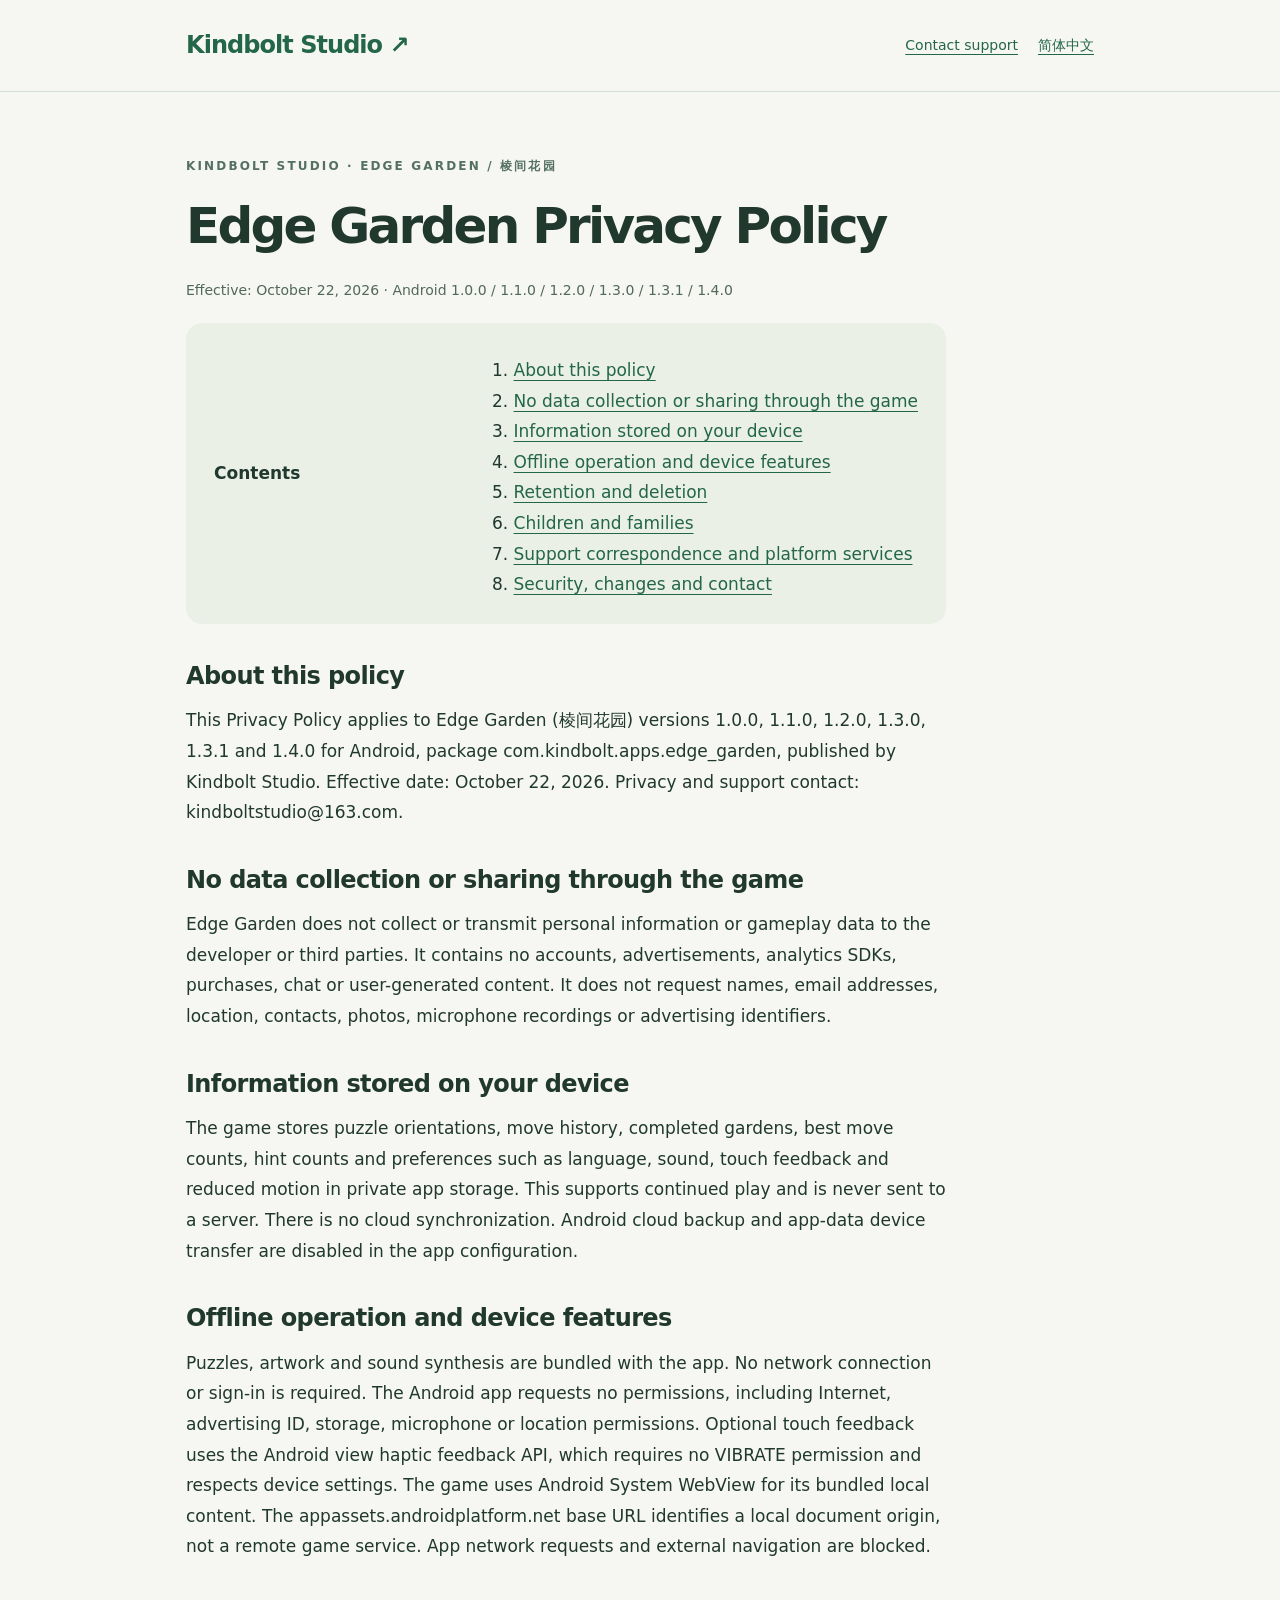
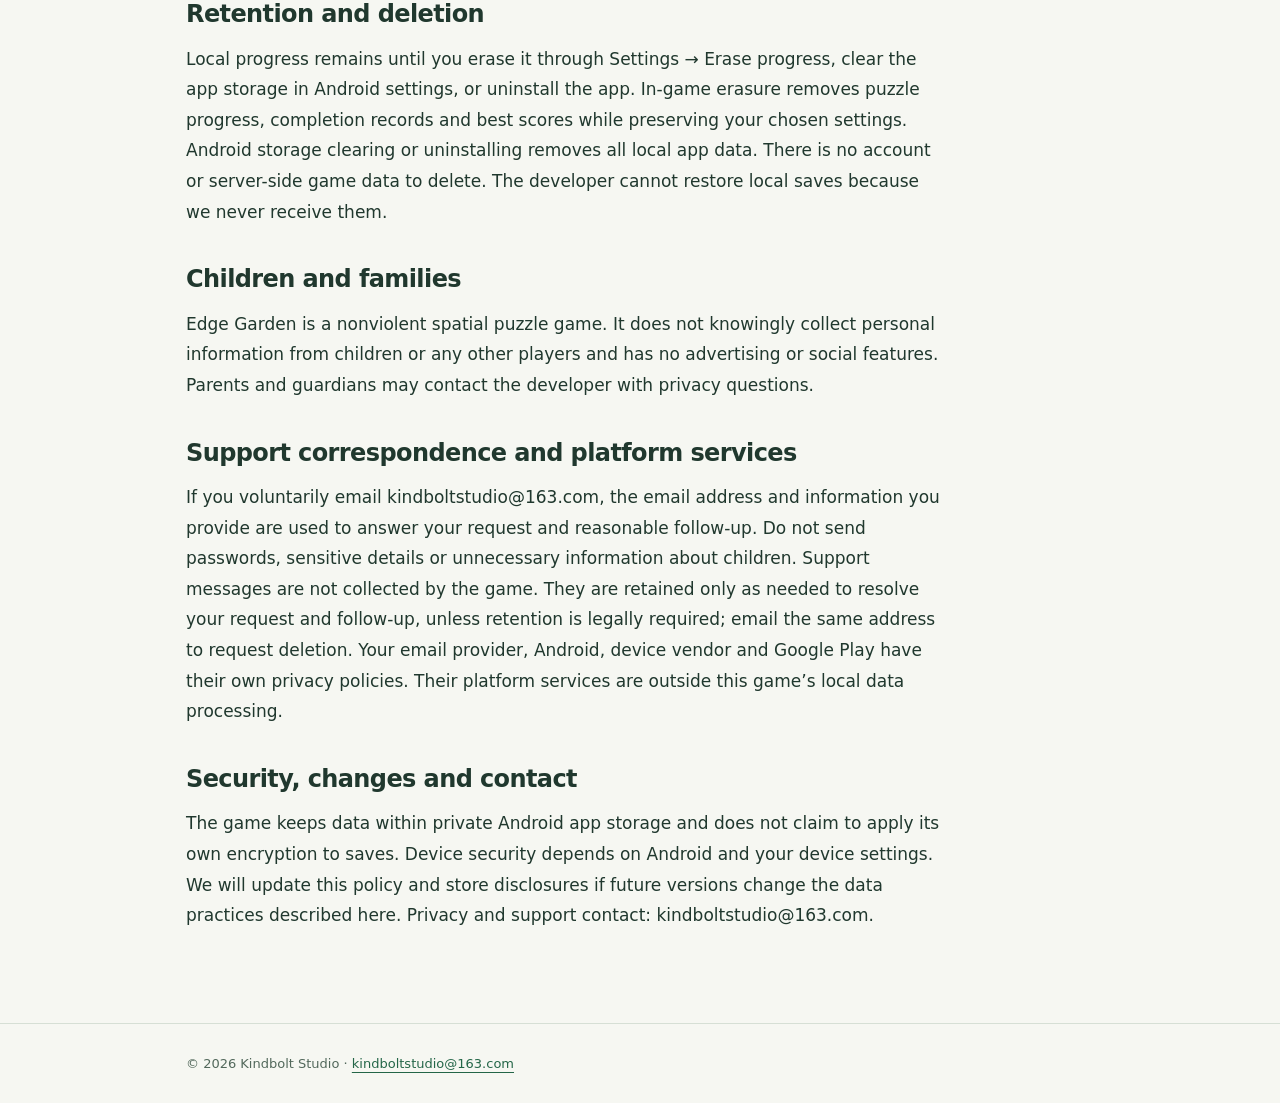
==== commit a46cc5a2: "Extend Edge Garden privacy policy to 1.4.0" ====
--- a/privacy/edge-garden/index.html
+++ b/privacy/edge-garden/index.html
@@ -1,5 +1,5 @@
 <!doctype html>
-<html lang="en"><head><meta charset="utf-8"><meta name="viewport" content="width=device-width, initial-scale=1"><meta name="description" content="Edge Garden Privacy Policy — Kindbolt Studio"><title>Edge Garden Privacy Policy | Kindbolt Studio</title><link rel="stylesheet" href="../../assets/style.css"></head><body><header><div class="wrap"><nav aria-label="Main navigation"><a class="brand" href="../../index.html">Kindbolt Studio ↗</a><div class="links"><a href="mailto:kindboltstudio@163.com">Contact support</a><a href="zh.html" lang="zh-CN">简体中文</a></div></nav></div></header><main><div class="wrap"><article class="policy"><p class="eyebrow">Kindbolt Studio · Edge Garden / 棱间花园</p><h1>Edge Garden Privacy Policy</h1><p class="meta">Effective: October 22, 2026 · Android 1.0.0 / 1.1.0 / 1.2.0 / 1.3.0 / 1.3.1</p><nav class="toc" aria-label="Policy contents"><strong>Contents</strong><ol><li><a href="#section-1">About this policy</a></li><li><a href="#section-2">No data collection or sharing through the game</a></li><li><a href="#section-3">Information stored on your device</a></li><li><a href="#section-4">Offline operation and device features</a></li><li><a href="#section-5">Retention and deletion</a></li><li><a href="#section-6">Children and families</a></li><li><a href="#section-7">Support correspondence and platform services</a></li><li><a href="#section-8">Security, changes and contact</a></li></ol></nav><section id="section-1"><h2>About this policy</h2><p>This Privacy Policy applies to Edge Garden (棱间花园) versions 1.0.0, 1.1.0, 1.2.0, 1.3.0 and 1.3.1 for Android, package com.kindbolt.apps.edge_garden, published by Kindbolt Studio. Effective date: October 22, 2026. Privacy and support contact: kindboltstudio@163.com.</p></section>
+<html lang="en"><head><meta charset="utf-8"><meta name="viewport" content="width=device-width, initial-scale=1"><meta name="description" content="Edge Garden Privacy Policy — Kindbolt Studio"><title>Edge Garden Privacy Policy | Kindbolt Studio</title><link rel="stylesheet" href="../../assets/style.css"></head><body><header><div class="wrap"><nav aria-label="Main navigation"><a class="brand" href="../../index.html">Kindbolt Studio ↗</a><div class="links"><a href="mailto:kindboltstudio@163.com">Contact support</a><a href="zh.html" lang="zh-CN">简体中文</a></div></nav></div></header><main><div class="wrap"><article class="policy"><p class="eyebrow">Kindbolt Studio · Edge Garden / 棱间花园</p><h1>Edge Garden Privacy Policy</h1><p class="meta">Effective: October 22, 2026 · Android 1.0.0 / 1.1.0 / 1.2.0 / 1.3.0 / 1.3.1 / 1.4.0</p><nav class="toc" aria-label="Policy contents"><strong>Contents</strong><ol><li><a href="#section-1">About this policy</a></li><li><a href="#section-2">No data collection or sharing through the game</a></li><li><a href="#section-3">Information stored on your device</a></li><li><a href="#section-4">Offline operation and device features</a></li><li><a href="#section-5">Retention and deletion</a></li><li><a href="#section-6">Children and families</a></li><li><a href="#section-7">Support correspondence and platform services</a></li><li><a href="#section-8">Security, changes and contact</a></li></ol></nav><section id="section-1"><h2>About this policy</h2><p>This Privacy Policy applies to Edge Garden (棱间花园) versions 1.0.0, 1.1.0, 1.2.0, 1.3.0, 1.3.1 and 1.4.0 for Android, package com.kindbolt.apps.edge_garden, published by Kindbolt Studio. Effective date: October 22, 2026. Privacy and support contact: kindboltstudio@163.com.</p></section>
 <section id="section-2"><h2>No data collection or sharing through the game</h2><p>Edge Garden does not collect or transmit personal information or gameplay data to the developer or third parties. It contains no accounts, advertisements, analytics SDKs, purchases, chat or user-generated content. It does not request names, email addresses, location, contacts, photos, microphone recordings or advertising identifiers.</p></section>
 <section id="section-3"><h2>Information stored on your device</h2><p>The game stores puzzle orientations, move history, completed gardens, best move counts, hint counts and preferences such as language, sound, touch feedback and reduced motion in private app storage. This supports continued play and is never sent to a server. There is no cloud synchronization. Android cloud backup and app-data device transfer are disabled in the app configuration.</p></section>
 <section id="section-4"><h2>Offline operation and device features</h2><p>Puzzles, artwork and sound synthesis are bundled with the app. No network connection or sign-in is required. The Android app requests no permissions, including Internet, advertising ID, storage, microphone or location permissions. Optional touch feedback uses the Android view haptic feedback API, which requires no VIBRATE permission and respects device settings. The game uses Android System WebView for its bundled local content. The appassets.androidplatform.net base URL identifies a local document origin, not a remote game service. App network requests and external navigation are blocked.</p></section>
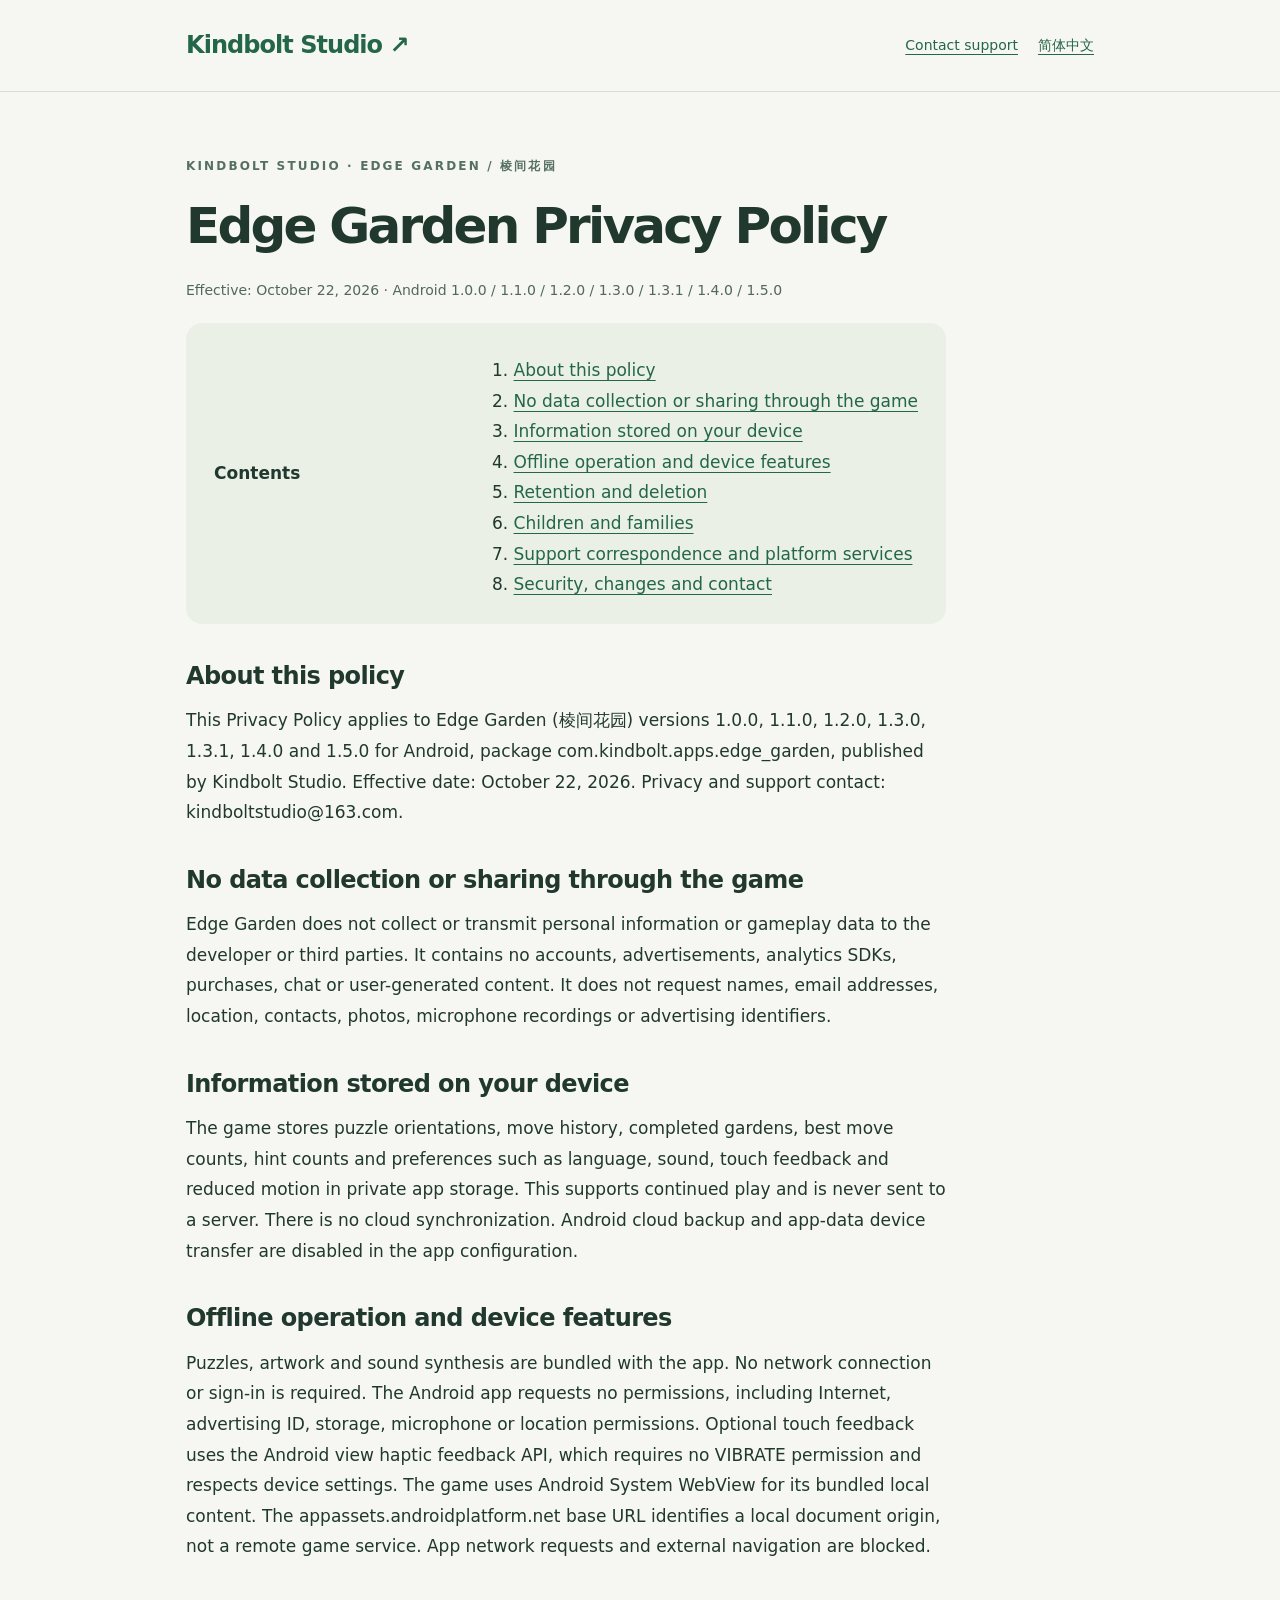
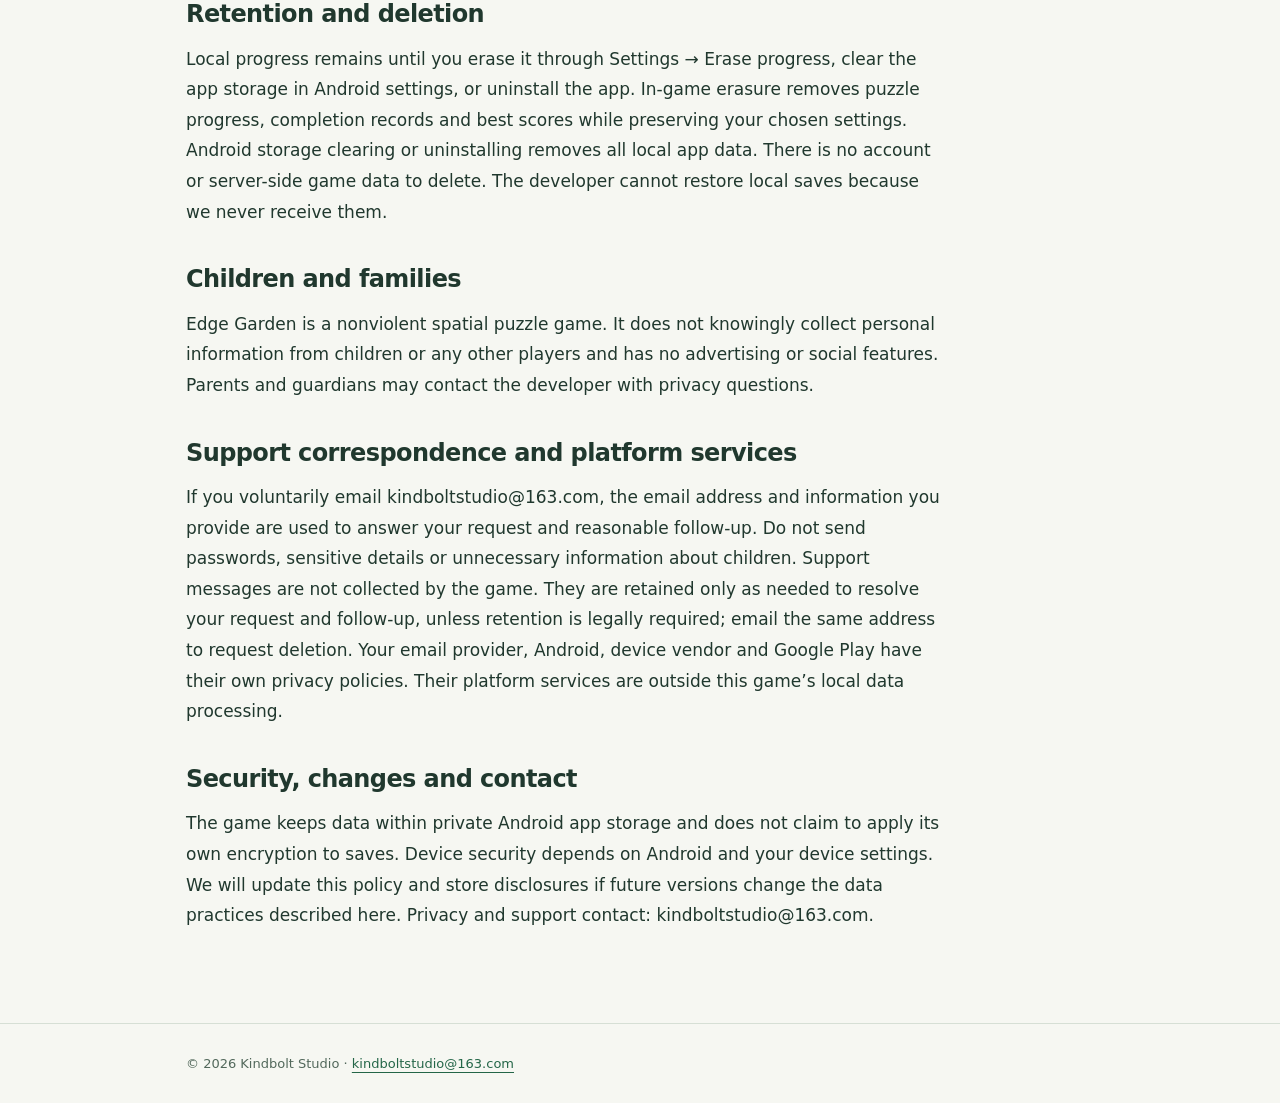
==== commit 8e1dc6d9: "Extend Edge Garden privacy coverage to 1.5.0" ====
--- a/privacy/edge-garden/index.html
+++ b/privacy/edge-garden/index.html
@@ -1,5 +1,5 @@
 <!doctype html>
-<html lang="en"><head><meta charset="utf-8"><meta name="viewport" content="width=device-width, initial-scale=1"><meta name="description" content="Edge Garden Privacy Policy — Kindbolt Studio"><title>Edge Garden Privacy Policy | Kindbolt Studio</title><link rel="stylesheet" href="../../assets/style.css"></head><body><header><div class="wrap"><nav aria-label="Main navigation"><a class="brand" href="../../index.html">Kindbolt Studio ↗</a><div class="links"><a href="mailto:kindboltstudio@163.com">Contact support</a><a href="zh.html" lang="zh-CN">简体中文</a></div></nav></div></header><main><div class="wrap"><article class="policy"><p class="eyebrow">Kindbolt Studio · Edge Garden / 棱间花园</p><h1>Edge Garden Privacy Policy</h1><p class="meta">Effective: October 22, 2026 · Android 1.0.0 / 1.1.0 / 1.2.0 / 1.3.0 / 1.3.1 / 1.4.0</p><nav class="toc" aria-label="Policy contents"><strong>Contents</strong><ol><li><a href="#section-1">About this policy</a></li><li><a href="#section-2">No data collection or sharing through the game</a></li><li><a href="#section-3">Information stored on your device</a></li><li><a href="#section-4">Offline operation and device features</a></li><li><a href="#section-5">Retention and deletion</a></li><li><a href="#section-6">Children and families</a></li><li><a href="#section-7">Support correspondence and platform services</a></li><li><a href="#section-8">Security, changes and contact</a></li></ol></nav><section id="section-1"><h2>About this policy</h2><p>This Privacy Policy applies to Edge Garden (棱间花园) versions 1.0.0, 1.1.0, 1.2.0, 1.3.0, 1.3.1 and 1.4.0 for Android, package com.kindbolt.apps.edge_garden, published by Kindbolt Studio. Effective date: October 22, 2026. Privacy and support contact: kindboltstudio@163.com.</p></section>
+<html lang="en"><head><meta charset="utf-8"><meta name="viewport" content="width=device-width, initial-scale=1"><meta name="description" content="Edge Garden Privacy Policy — Kindbolt Studio"><title>Edge Garden Privacy Policy | Kindbolt Studio</title><link rel="stylesheet" href="../../assets/style.css"></head><body><header><div class="wrap"><nav aria-label="Main navigation"><a class="brand" href="../../index.html">Kindbolt Studio ↗</a><div class="links"><a href="mailto:kindboltstudio@163.com">Contact support</a><a href="zh.html" lang="zh-CN">简体中文</a></div></nav></div></header><main><div class="wrap"><article class="policy"><p class="eyebrow">Kindbolt Studio · Edge Garden / 棱间花园</p><h1>Edge Garden Privacy Policy</h1><p class="meta">Effective: October 22, 2026 · Android 1.0.0 / 1.1.0 / 1.2.0 / 1.3.0 / 1.3.1 / 1.4.0 / 1.5.0</p><nav class="toc" aria-label="Policy contents"><strong>Contents</strong><ol><li><a href="#section-1">About this policy</a></li><li><a href="#section-2">No data collection or sharing through the game</a></li><li><a href="#section-3">Information stored on your device</a></li><li><a href="#section-4">Offline operation and device features</a></li><li><a href="#section-5">Retention and deletion</a></li><li><a href="#section-6">Children and families</a></li><li><a href="#section-7">Support correspondence and platform services</a></li><li><a href="#section-8">Security, changes and contact</a></li></ol></nav><section id="section-1"><h2>About this policy</h2><p>This Privacy Policy applies to Edge Garden (棱间花园) versions 1.0.0, 1.1.0, 1.2.0, 1.3.0, 1.3.1, 1.4.0 and 1.5.0 for Android, package com.kindbolt.apps.edge_garden, published by Kindbolt Studio. Effective date: October 22, 2026. Privacy and support contact: kindboltstudio@163.com.</p></section>
 <section id="section-2"><h2>No data collection or sharing through the game</h2><p>Edge Garden does not collect or transmit personal information or gameplay data to the developer or third parties. It contains no accounts, advertisements, analytics SDKs, purchases, chat or user-generated content. It does not request names, email addresses, location, contacts, photos, microphone recordings or advertising identifiers.</p></section>
 <section id="section-3"><h2>Information stored on your device</h2><p>The game stores puzzle orientations, move history, completed gardens, best move counts, hint counts and preferences such as language, sound, touch feedback and reduced motion in private app storage. This supports continued play and is never sent to a server. There is no cloud synchronization. Android cloud backup and app-data device transfer are disabled in the app configuration.</p></section>
 <section id="section-4"><h2>Offline operation and device features</h2><p>Puzzles, artwork and sound synthesis are bundled with the app. No network connection or sign-in is required. The Android app requests no permissions, including Internet, advertising ID, storage, microphone or location permissions. Optional touch feedback uses the Android view haptic feedback API, which requires no VIBRATE permission and respects device settings. The game uses Android System WebView for its bundled local content. The appassets.androidplatform.net base URL identifies a local document origin, not a remote game service. App network requests and external navigation are blocked.</p></section>
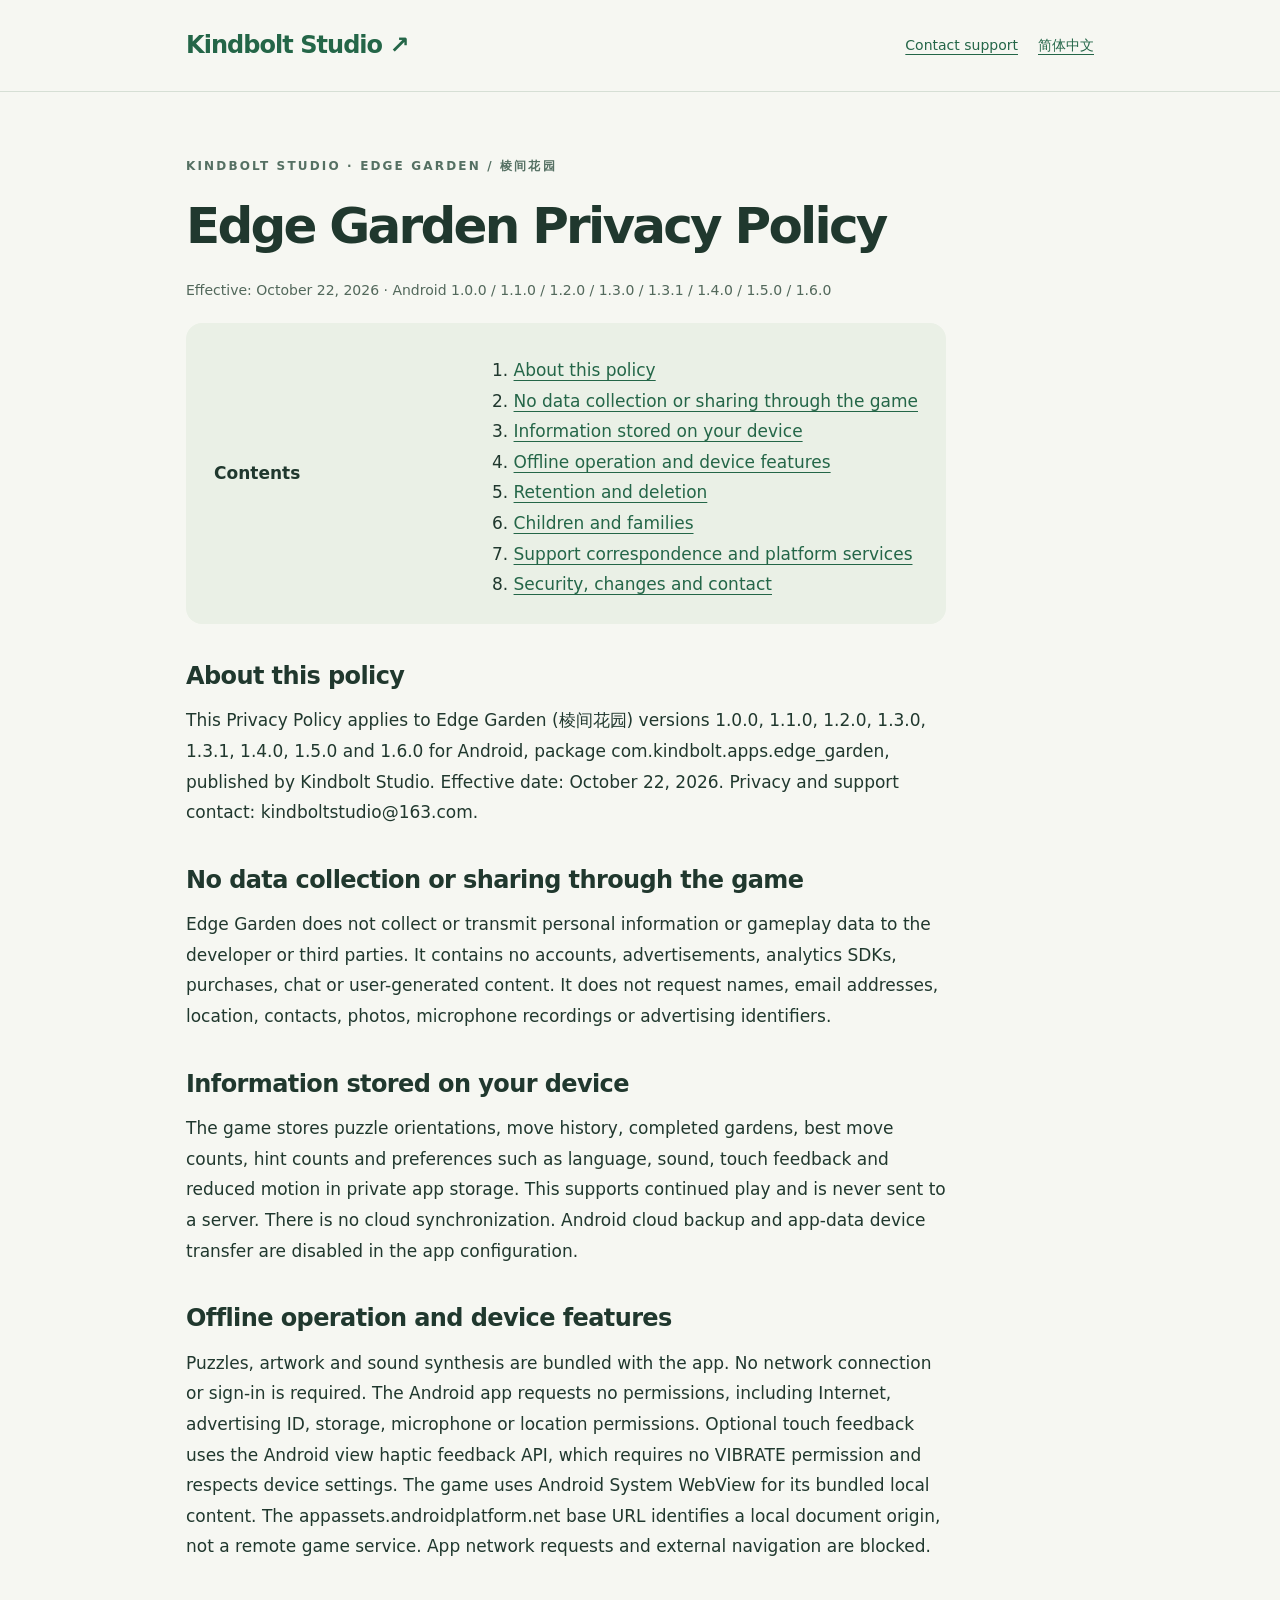
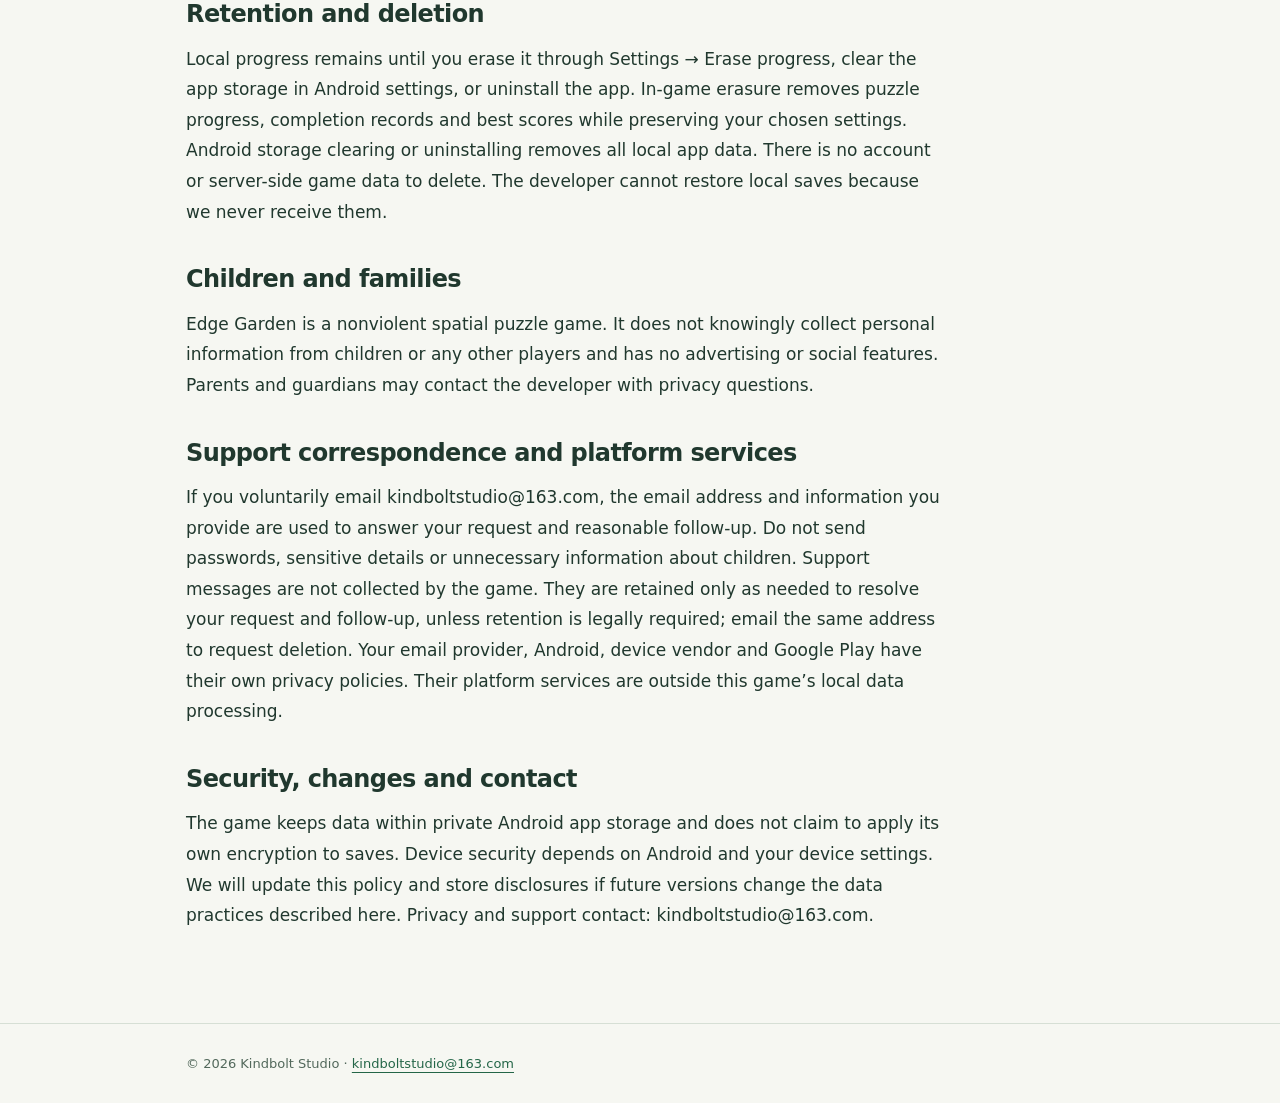
==== commit 91923011: "Extend Edge Garden privacy coverage to 1.6.0" ====
--- a/privacy/edge-garden/index.html
+++ b/privacy/edge-garden/index.html
@@ -1,5 +1,5 @@
 <!doctype html>
-<html lang="en"><head><meta charset="utf-8"><meta name="viewport" content="width=device-width, initial-scale=1"><meta name="description" content="Edge Garden Privacy Policy — Kindbolt Studio"><title>Edge Garden Privacy Policy | Kindbolt Studio</title><link rel="stylesheet" href="../../assets/style.css"></head><body><header><div class="wrap"><nav aria-label="Main navigation"><a class="brand" href="../../index.html">Kindbolt Studio ↗</a><div class="links"><a href="mailto:kindboltstudio@163.com">Contact support</a><a href="zh.html" lang="zh-CN">简体中文</a></div></nav></div></header><main><div class="wrap"><article class="policy"><p class="eyebrow">Kindbolt Studio · Edge Garden / 棱间花园</p><h1>Edge Garden Privacy Policy</h1><p class="meta">Effective: October 22, 2026 · Android 1.0.0 / 1.1.0 / 1.2.0 / 1.3.0 / 1.3.1 / 1.4.0 / 1.5.0</p><nav class="toc" aria-label="Policy contents"><strong>Contents</strong><ol><li><a href="#section-1">About this policy</a></li><li><a href="#section-2">No data collection or sharing through the game</a></li><li><a href="#section-3">Information stored on your device</a></li><li><a href="#section-4">Offline operation and device features</a></li><li><a href="#section-5">Retention and deletion</a></li><li><a href="#section-6">Children and families</a></li><li><a href="#section-7">Support correspondence and platform services</a></li><li><a href="#section-8">Security, changes and contact</a></li></ol></nav><section id="section-1"><h2>About this policy</h2><p>This Privacy Policy applies to Edge Garden (棱间花园) versions 1.0.0, 1.1.0, 1.2.0, 1.3.0, 1.3.1, 1.4.0 and 1.5.0 for Android, package com.kindbolt.apps.edge_garden, published by Kindbolt Studio. Effective date: October 22, 2026. Privacy and support contact: kindboltstudio@163.com.</p></section>
+<html lang="en"><head><meta charset="utf-8"><meta name="viewport" content="width=device-width, initial-scale=1"><meta name="description" content="Edge Garden Privacy Policy — Kindbolt Studio"><title>Edge Garden Privacy Policy | Kindbolt Studio</title><link rel="stylesheet" href="../../assets/style.css"></head><body><header><div class="wrap"><nav aria-label="Main navigation"><a class="brand" href="../../index.html">Kindbolt Studio ↗</a><div class="links"><a href="mailto:kindboltstudio@163.com">Contact support</a><a href="zh.html" lang="zh-CN">简体中文</a></div></nav></div></header><main><div class="wrap"><article class="policy"><p class="eyebrow">Kindbolt Studio · Edge Garden / 棱间花园</p><h1>Edge Garden Privacy Policy</h1><p class="meta">Effective: October 22, 2026 · Android 1.0.0 / 1.1.0 / 1.2.0 / 1.3.0 / 1.3.1 / 1.4.0 / 1.5.0 / 1.6.0</p><nav class="toc" aria-label="Policy contents"><strong>Contents</strong><ol><li><a href="#section-1">About this policy</a></li><li><a href="#section-2">No data collection or sharing through the game</a></li><li><a href="#section-3">Information stored on your device</a></li><li><a href="#section-4">Offline operation and device features</a></li><li><a href="#section-5">Retention and deletion</a></li><li><a href="#section-6">Children and families</a></li><li><a href="#section-7">Support correspondence and platform services</a></li><li><a href="#section-8">Security, changes and contact</a></li></ol></nav><section id="section-1"><h2>About this policy</h2><p>This Privacy Policy applies to Edge Garden (棱间花园) versions 1.0.0, 1.1.0, 1.2.0, 1.3.0, 1.3.1, 1.4.0, 1.5.0 and 1.6.0 for Android, package com.kindbolt.apps.edge_garden, published by Kindbolt Studio. Effective date: October 22, 2026. Privacy and support contact: kindboltstudio@163.com.</p></section>
 <section id="section-2"><h2>No data collection or sharing through the game</h2><p>Edge Garden does not collect or transmit personal information or gameplay data to the developer or third parties. It contains no accounts, advertisements, analytics SDKs, purchases, chat or user-generated content. It does not request names, email addresses, location, contacts, photos, microphone recordings or advertising identifiers.</p></section>
 <section id="section-3"><h2>Information stored on your device</h2><p>The game stores puzzle orientations, move history, completed gardens, best move counts, hint counts and preferences such as language, sound, touch feedback and reduced motion in private app storage. This supports continued play and is never sent to a server. There is no cloud synchronization. Android cloud backup and app-data device transfer are disabled in the app configuration.</p></section>
 <section id="section-4"><h2>Offline operation and device features</h2><p>Puzzles, artwork and sound synthesis are bundled with the app. No network connection or sign-in is required. The Android app requests no permissions, including Internet, advertising ID, storage, microphone or location permissions. Optional touch feedback uses the Android view haptic feedback API, which requires no VIBRATE permission and respects device settings. The game uses Android System WebView for its bundled local content. The appassets.androidplatform.net base URL identifies a local document origin, not a remote game service. App network requests and external navigation are blocked.</p></section>
